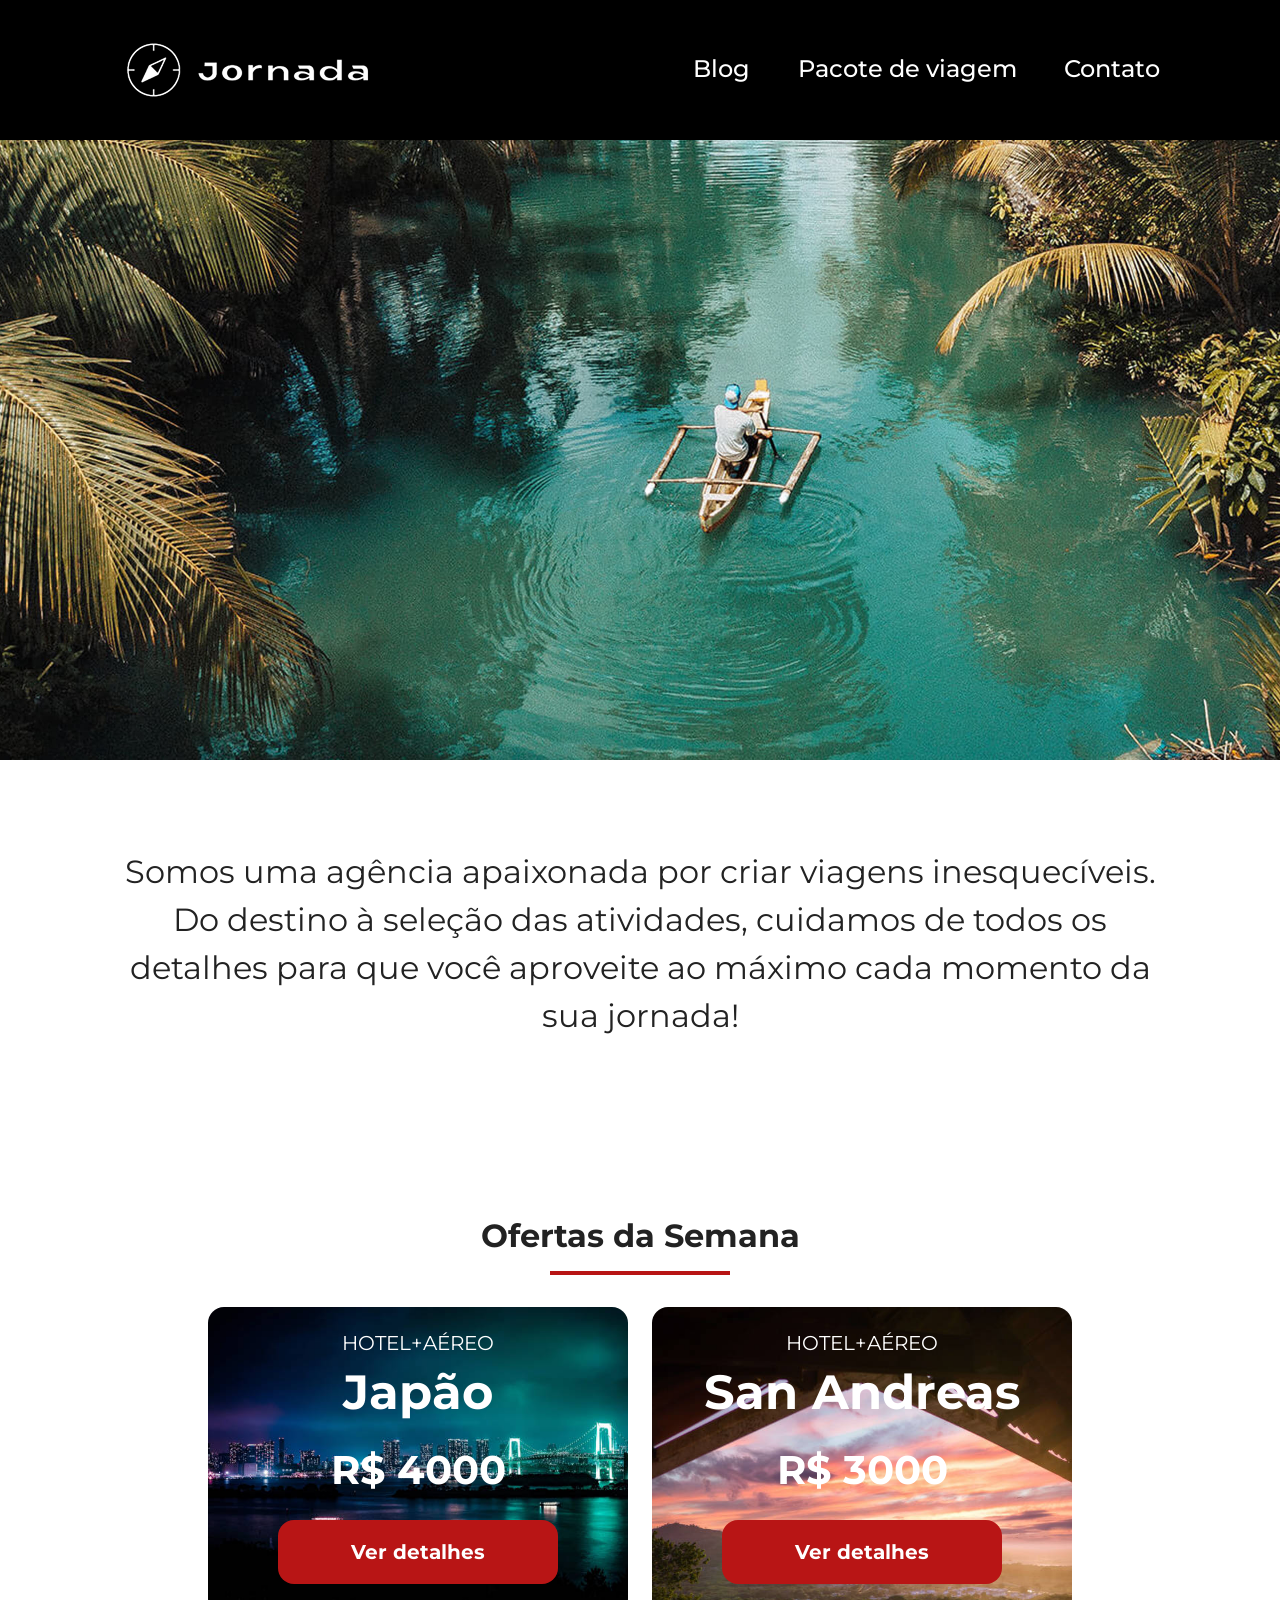
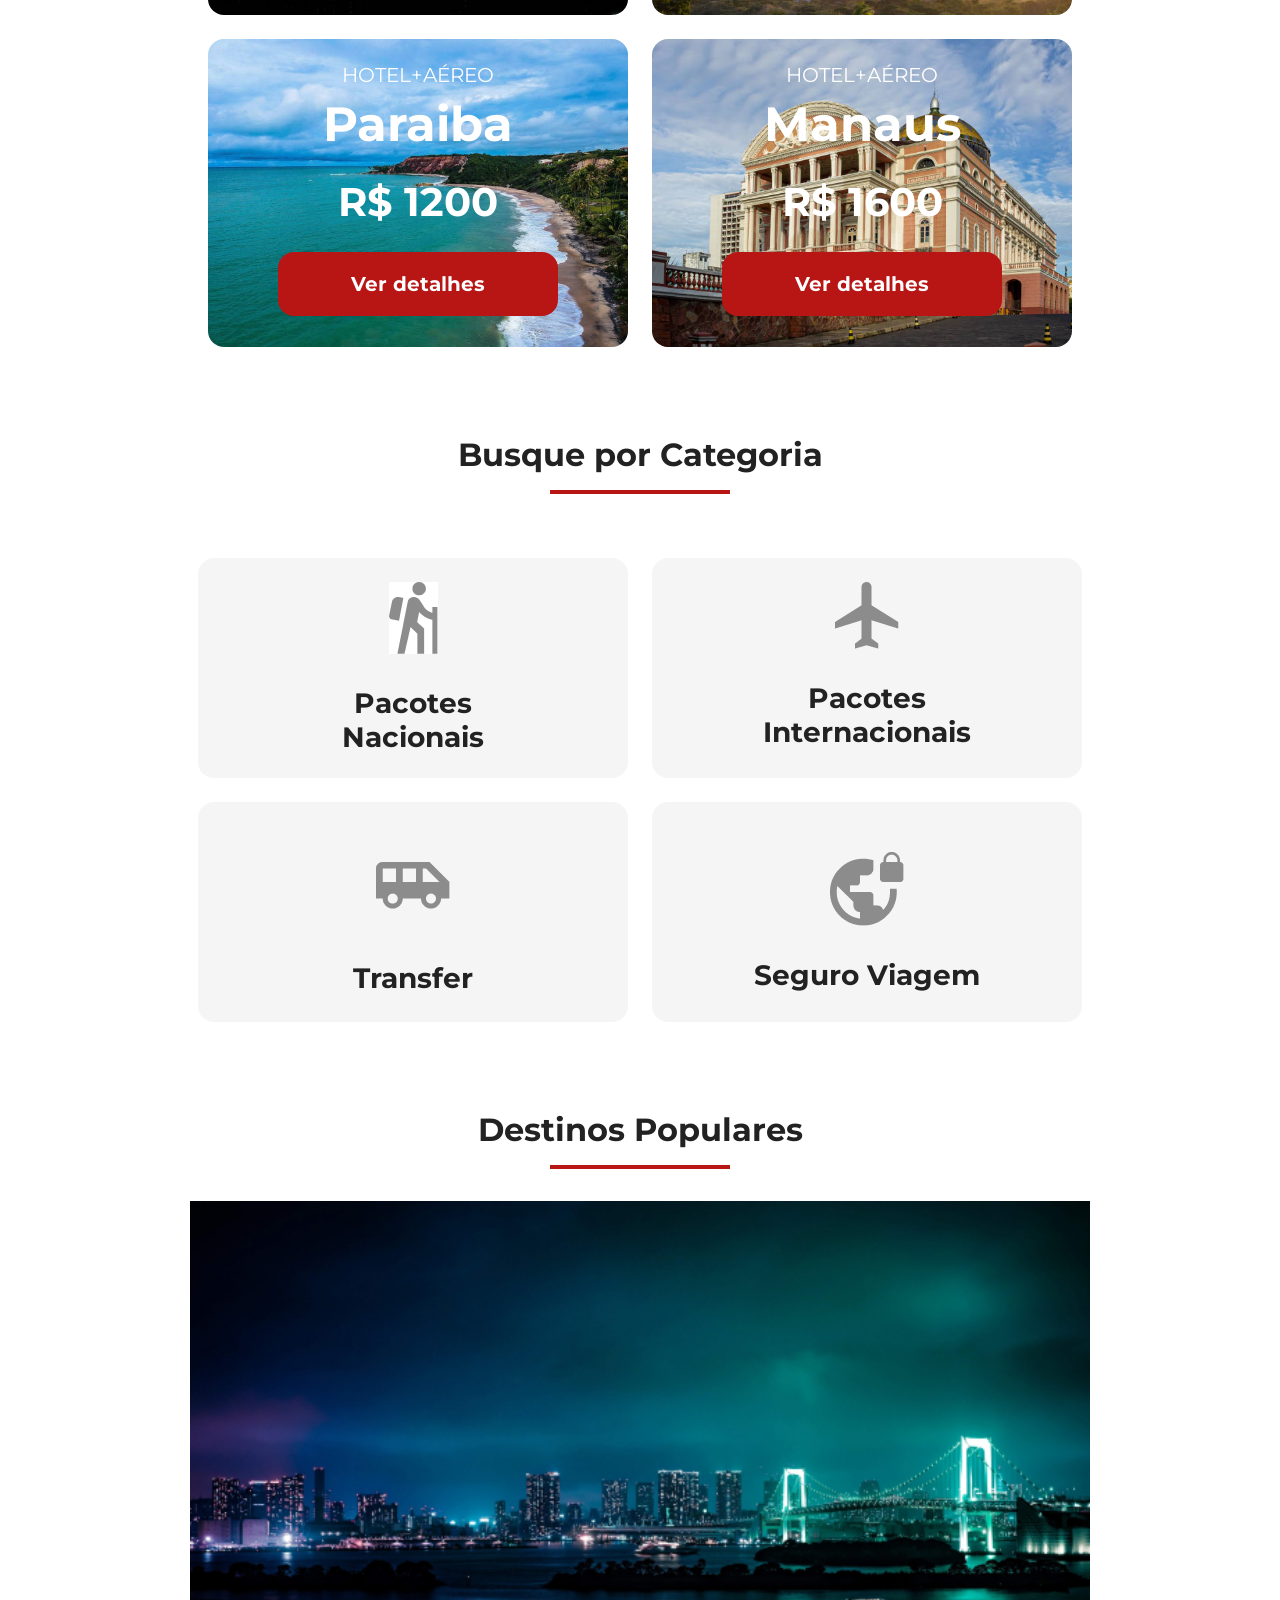
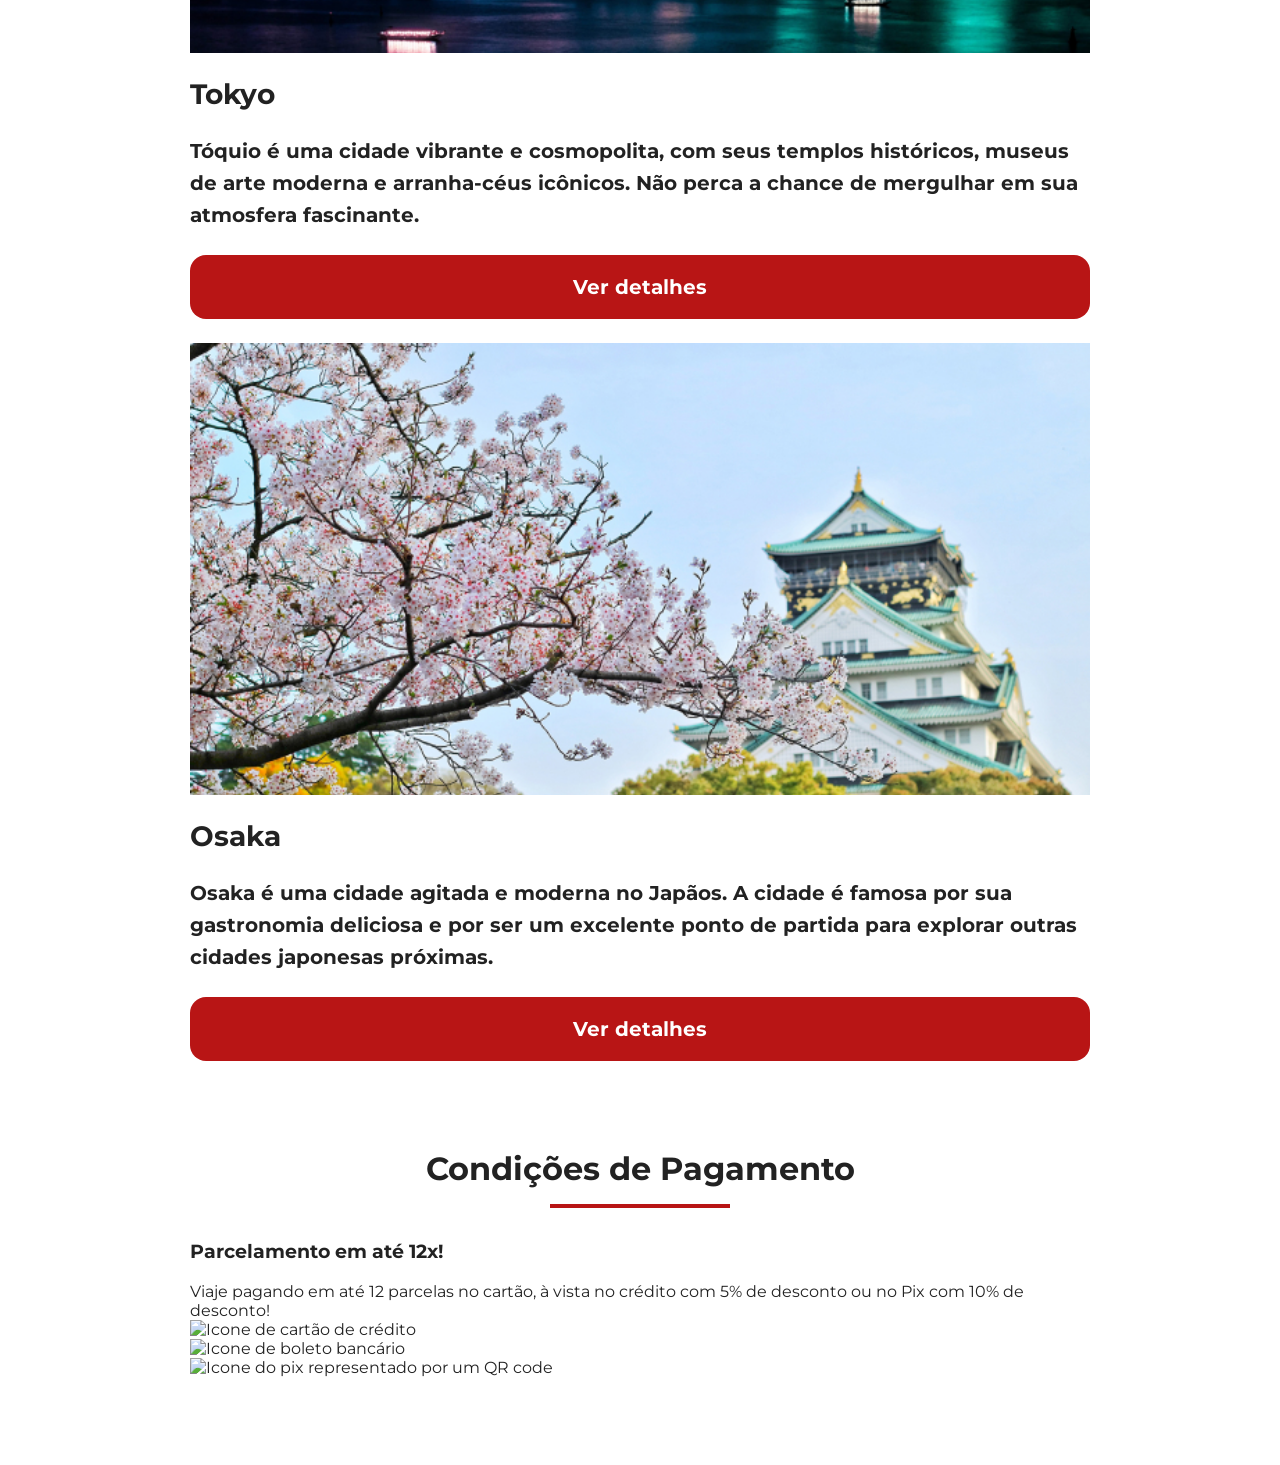
==== index.html @ 995b79b8 "Adiciona estrutura da sessao de pagamentos" ====
<!doctype html>
<html lang="pt-BR">
  <head>
    <meta charset="UTF-8" />
    <meta name="viewport" content="width=device-width, initial-scale=1.0" />
    <link rel="stylesheet" href="css/style.css" />
    <title>Jornada Viagens</title>
  </head>
  <body>
    <header class="main-header">
      <a class="logo" href="index.html" title="Voltar para a pagina inicial">
        <img
          class="img-mobile"
          src="img/bussola-jornada-branca.png"
          alt="Bussola do logo Jornada Viagens na cor branca"
        />
        <img
          class="img-desktop"
          src="img/bussola-texto-jornada-branco.png"
          alt="logo Jornada Viagens na cor branca"
        />
      </a>
      <div class="navegation-menu">
        <label for="menu">
          <img src="img/menu.png" alt="Menu" />
        </label>
        <input type="checkbox" id="menu" hidden />
        <nav>
          <ul class="list-links">
            <li>
              <a href="blog.html" target="_blank" title="Acessar Blog">Blog</a>
            </li>
            <li>
              <a
                href="pacotes.html"
                target="_blank"
                title="Acessar Pacotes de Viagens"
                >Pacote de viagem</a
              >
            </li>
            <li>
              <a href="contato.html" target="_blank" title="Acessar Contato"
                >Contato</a
              >
            </li>
          </ul>
        </nav>
      </div>
    </header>
    <section class="hero">
      <div class="hero-img"></div>
      <h2>
        Somos uma agência apaixonada por criar viagens inesquecíveis. Do destino
        à seleção das atividades, cuidamos de todos os detalhes para que você
        aproveite ao máximo cada momento da sua jornada!
      </h2>
    </section>
    <section class="offers">
      <div class="section-title">
        <h2>Ofertas da Semana</h2>
        <hr />
      </div>
      <div class="offers-cards">
        <article class="card japao">
          <header>
            <p>HOTEL+AÉREO</p>
            <h3>
              Japão <br />
              <span>R$ 4000</span>
            </h3>
          </header>
          <footer>
            <a href="#" class="button">Ver detalhes</a>
          </footer>
        </article>
        <article class="card san-andreas">
          <header>
            <p>HOTEL+AÉREO</p>
            <h3>
              San Andreas <br />
              <span>R$ 3000</span>
            </h3>
          </header>
          <footer>
            <a href="#" class="button">Ver detalhes</a>
          </footer>
        </article>
        <article class="card paraiba">
          <header>
            <p>HOTEL+AÉREO</p>
            <h3>
              Paraiba <br />
              <span>R$ 1200</span>
            </h3>
          </header>
          <footer>
            <a href="#" class="button">Ver detalhes</a>
          </footer>
        </article>
        <article class="card manaus">
          <header>
            <p>HOTEL+AÉREO</p>
            <h3>
              Manaus <br />
              <span>R$ 1600</span>
            </h3>
          </header>
          <footer>
            <a href="#" class="button">Ver detalhes</a>
          </footer>
        </article>
      </div>
    </section>
    <section class="categories">
      <div class="section-title">
        <h2>Busque por Categoria</h2>
        <hr />
      </div>
      <div class="categories-cards">
        <a
          class="card"
          href="#"
          target="_blank"
          title="Busque pela categoria Pacotes Nacionais"
        >
          <img
            src="img/icone-caminhada.jpg"
            alt="Icone cinza representando uma pessoa fazendo tracking"
          />
          <h3>
            Pacotes <br />
            Nacionais
          </h3>
        </a>

        <a
          class="card"
          href="#"
          target="_blank"
          title="Busque pela categoria Pacotes Internacionais"
        >
          <img src="img/icone-aviao.png" alt="Icone de avião" />
          <h3>
            Pacotes <br />
            Internacionais
          </h3>
        </a>

        <a
          class="card single-line transfer"
          href="#"
          target="_blank"
          title="Busque pela categoria Transporte"
        >
          <img src="img/icone-transfer-onibus.png" alt="Icone de onibus" />
          <h3>Transfer</h3>
        </a>

        <a
          class="card single-line"
          href="#"
          target="_blank"
          title="Busque pela categoria Seguro Viagem"
        >
          <img
            src="img/icone-planeta-terra.png"
            alt="Icone do planeta terra com cadeado fechado"
          />
          <h3>Seguro Viagem</h3>
        </a>
      </div>
    </section>
    <section class="destinations">
      <div class="section-title">
        <h2>Destinos Populares</h2>
        <hr />
      </div>
      <div class="destination-items">
        <article class="item tokyo">
          <header>
            <div class="img-item"></div>
            <h4>Tokyo</h4>
          </header>
          <p>
            Tóquio é uma cidade vibrante e cosmopolita, com seus templos
            históricos, museus de arte moderna e arranha-céus icônicos. Não
            perca a chance de mergulhar em sua atmosfera fascinante.
          </p>
          <footer>
            <a
              href="#"
              class="button"
              target="_blank"
              title="Veja mais detalhes do destino Tokyo"
              >Ver detalhes</a
            >
          </footer>
        </article>
        <article class="item osaka">
          <header>
            <div class="img-item"></div>
            <h4>Osaka</h4>
          </header>
          <p>
            Osaka é uma cidade agitada e moderna no Japãos. A cidade é famosa
            por sua gastronomia deliciosa e por ser um excelente ponto de
            partida para explorar outras cidades japonesas próximas.
          </p>
          <footer>
            <a
              href="#"
              class="button"
              target="_blank"
              title="Veja mais detalhes do destino Osaka"
              >Ver detalhes</a
            >
          </footer>
        </article>
      </div>
    </section>
    <section class="payments">
      <div class="section-title">
        <h2>Condições de Pagamento</h2>
        <hr />
      </div>
      <div class="text-content">
        <h3>Parcelamento em até 12x!</h3>
        <p>
          Viaje pagando em até 12 parcelas no cartão, à vista no crédito com 5%
          de desconto ou no Pix com 10% de desconto!
        </p>
      </div>
      <div class="image-content">
        <div class="image bag">
          <img
            src="img/icone-pagamento-cartao.png"
            alt="Icone de cartão de crédito"
          />
        </div>
        <div class="image passport">
          <img
            src="img/icone-pagamento-boleto.png"
            alt="Icone de boleto bancário"
          />
        </div>
        <div class="image people">
          <img
            src="img/icone-pagamento-pix.png"
            alt="Icone do pix representado por um QR code"
          />
        </div>
      </div>
    </section>
  </body>
</html>
---- css/style.css ----
@import url(global.css);
@import url(header.css);
@import url(hero.css);
@import url(offers.css);
@import url(categories.css);
@import url(destinations.css);
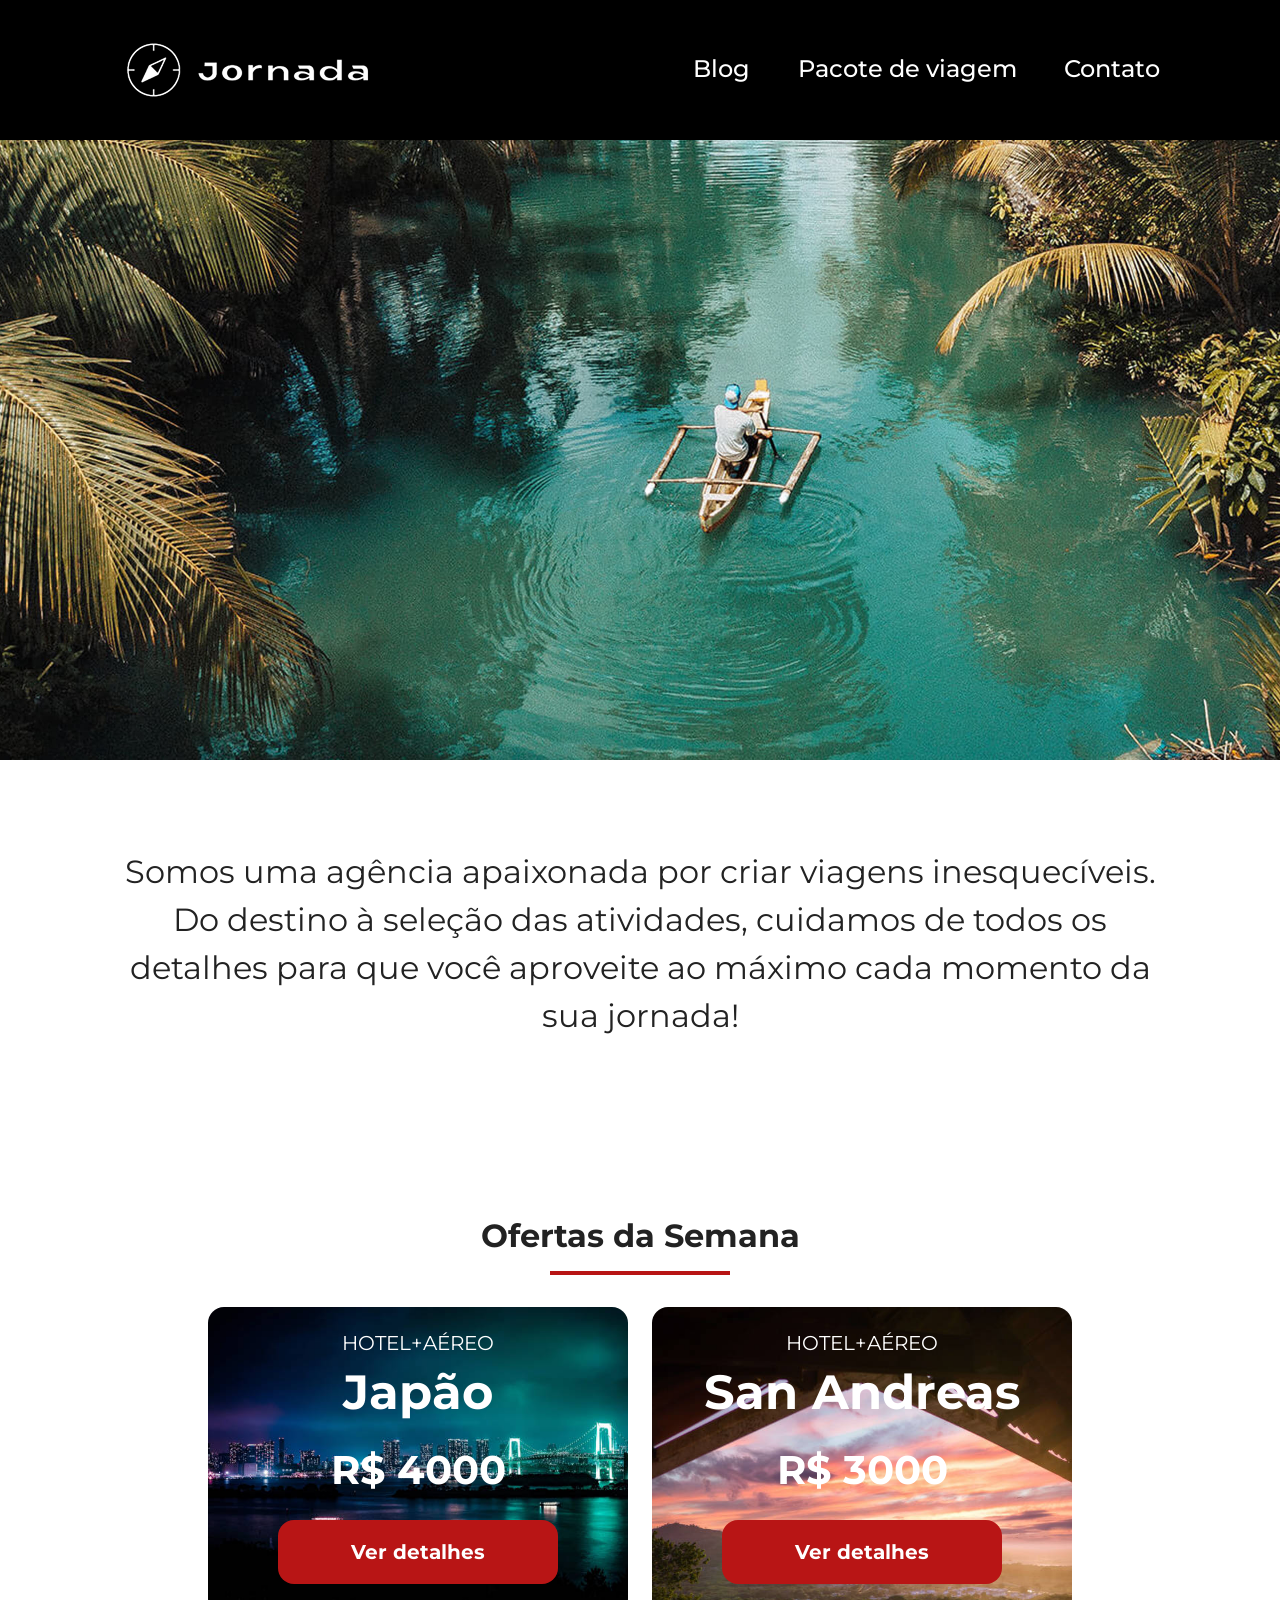
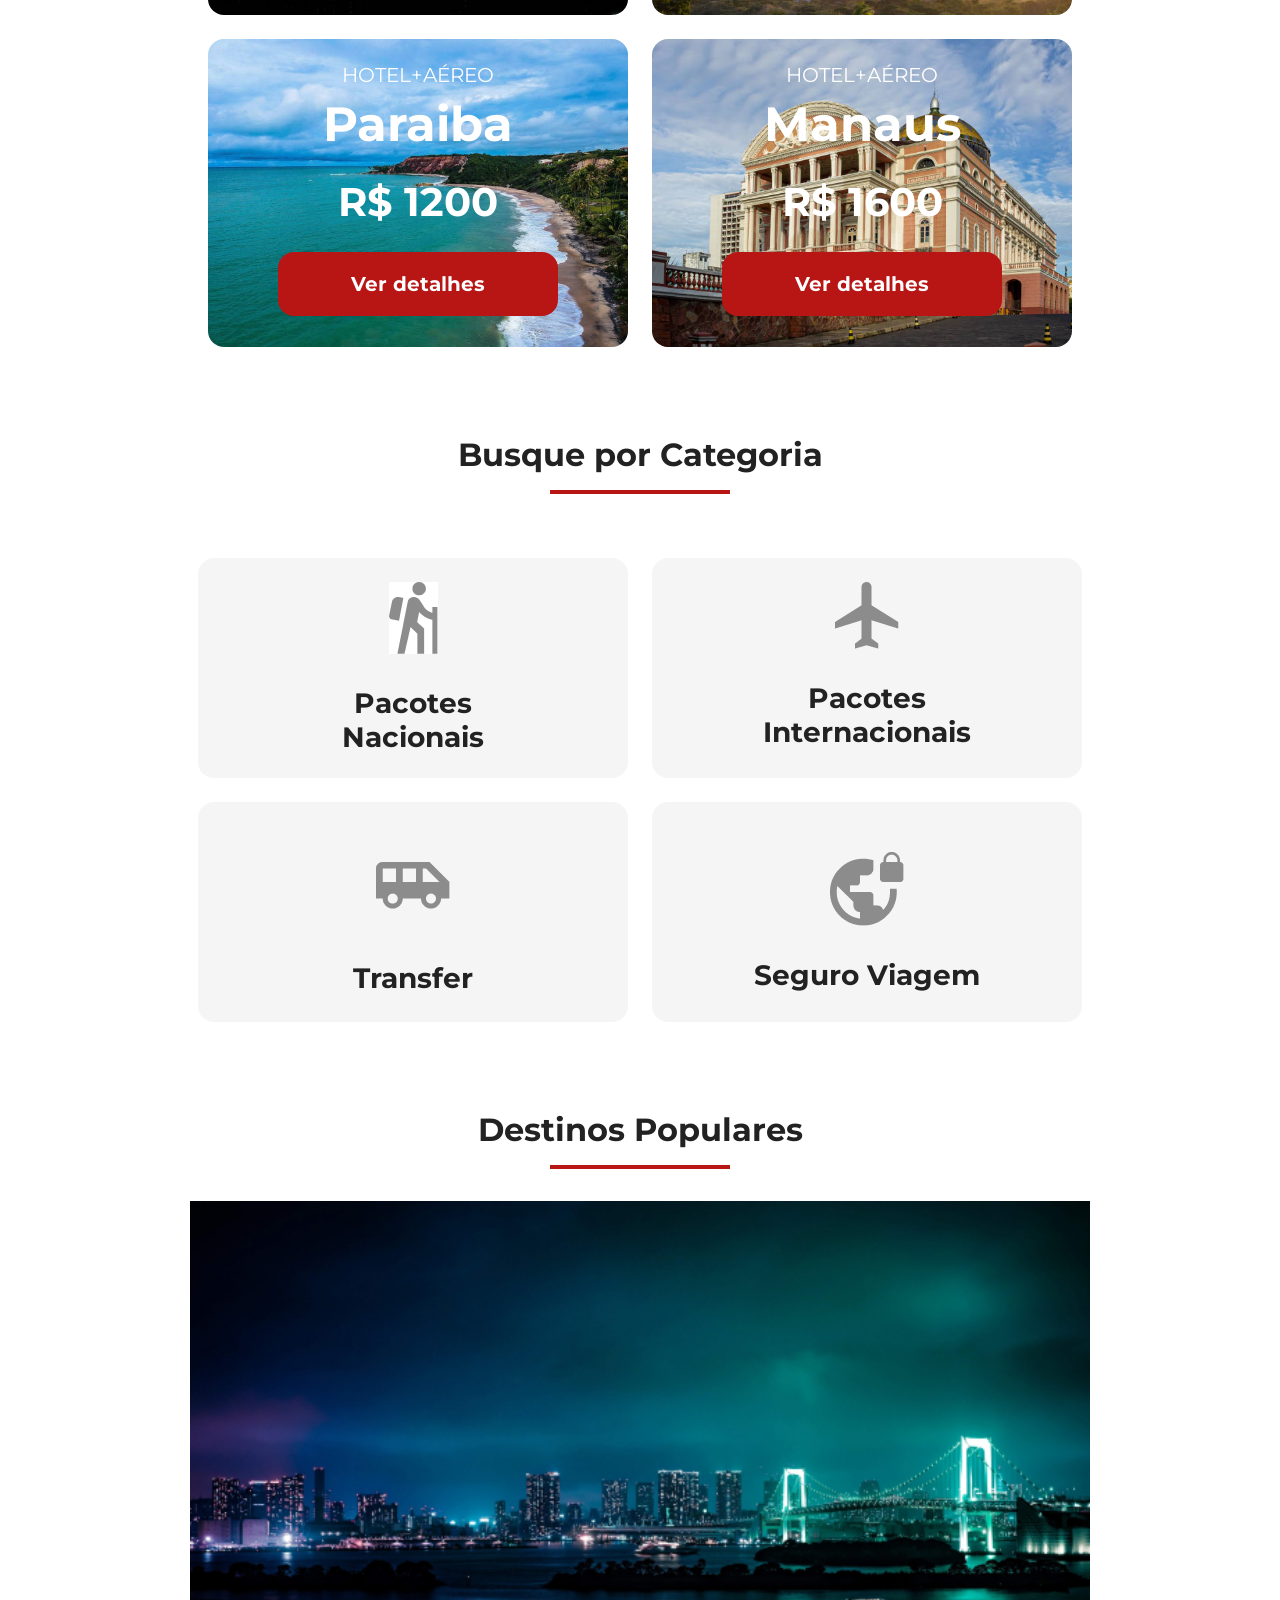
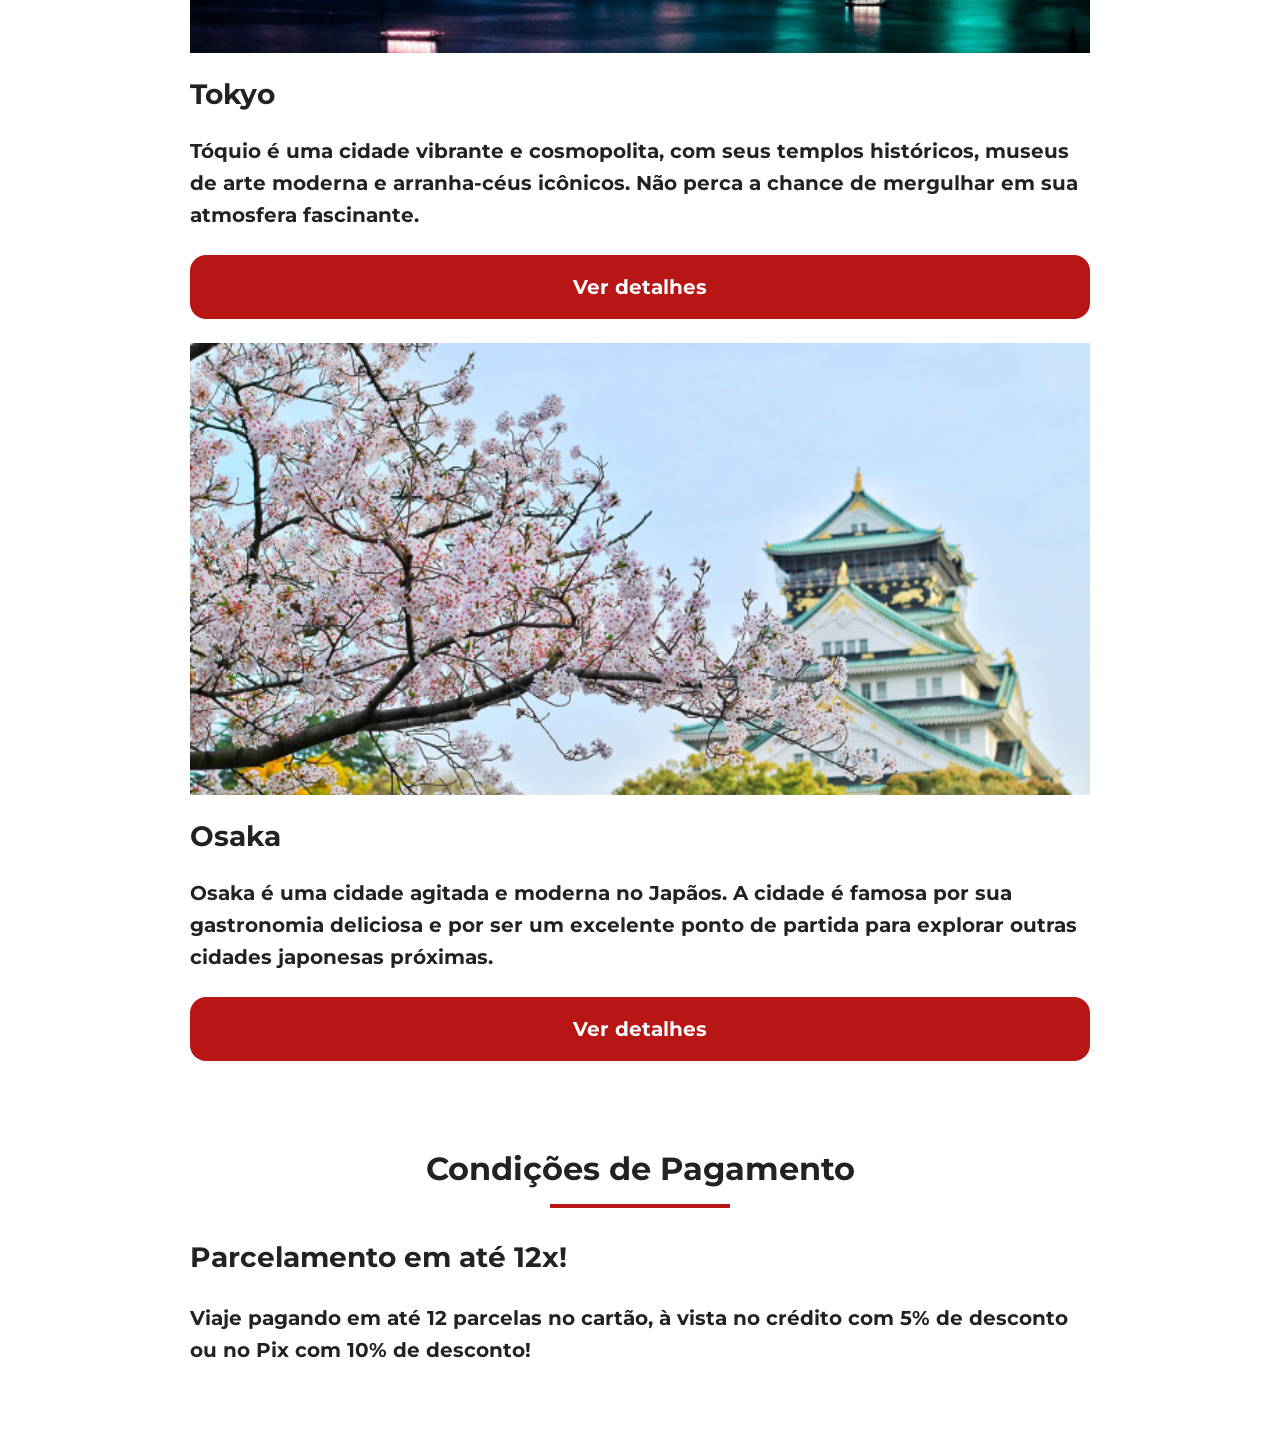
==== commit 14e0f569: "Reutiliza estilos de texto" ====
--- a/index.html
+++ b/index.html
@@ -224,31 +224,16 @@
         <hr />
       </div>
       <div class="text-content">
-        <h3>Parcelamento em até 12x!</h3>
-        <p>
+        <h3 class="content-title">Parcelamento em até 12x!</h3>
+        <p class="content-text">
           Viaje pagando em até 12 parcelas no cartão, à vista no crédito com 5%
           de desconto ou no Pix com 10% de desconto!
         </p>
       </div>
       <div class="image-content">
-        <div class="image bag">
-          <img
-            src="img/icone-pagamento-cartao.png"
-            alt="Icone de cartão de crédito"
-          />
-        </div>
-        <div class="image passport">
-          <img
-            src="img/icone-pagamento-boleto.png"
-            alt="Icone de boleto bancário"
-          />
-        </div>
-        <div class="image people">
-          <img
-            src="img/icone-pagamento-pix.png"
-            alt="Icone do pix representado por um QR code"
-          />
-        </div>
+        <div class="image bag"></div>
+        <div class="image passport"></div>
+        <div class="image people"></div>
       </div>
     </section>
   </body>
--- a/css/style.css
+++ b/css/style.css
@@ -3,4 +3,5 @@
 @import url(hero.css);
 @import url(offers.css);
 @import url(categories.css);
-@import url(destinations.css);+@import url(destinations.css);
+@import url(payments.css);
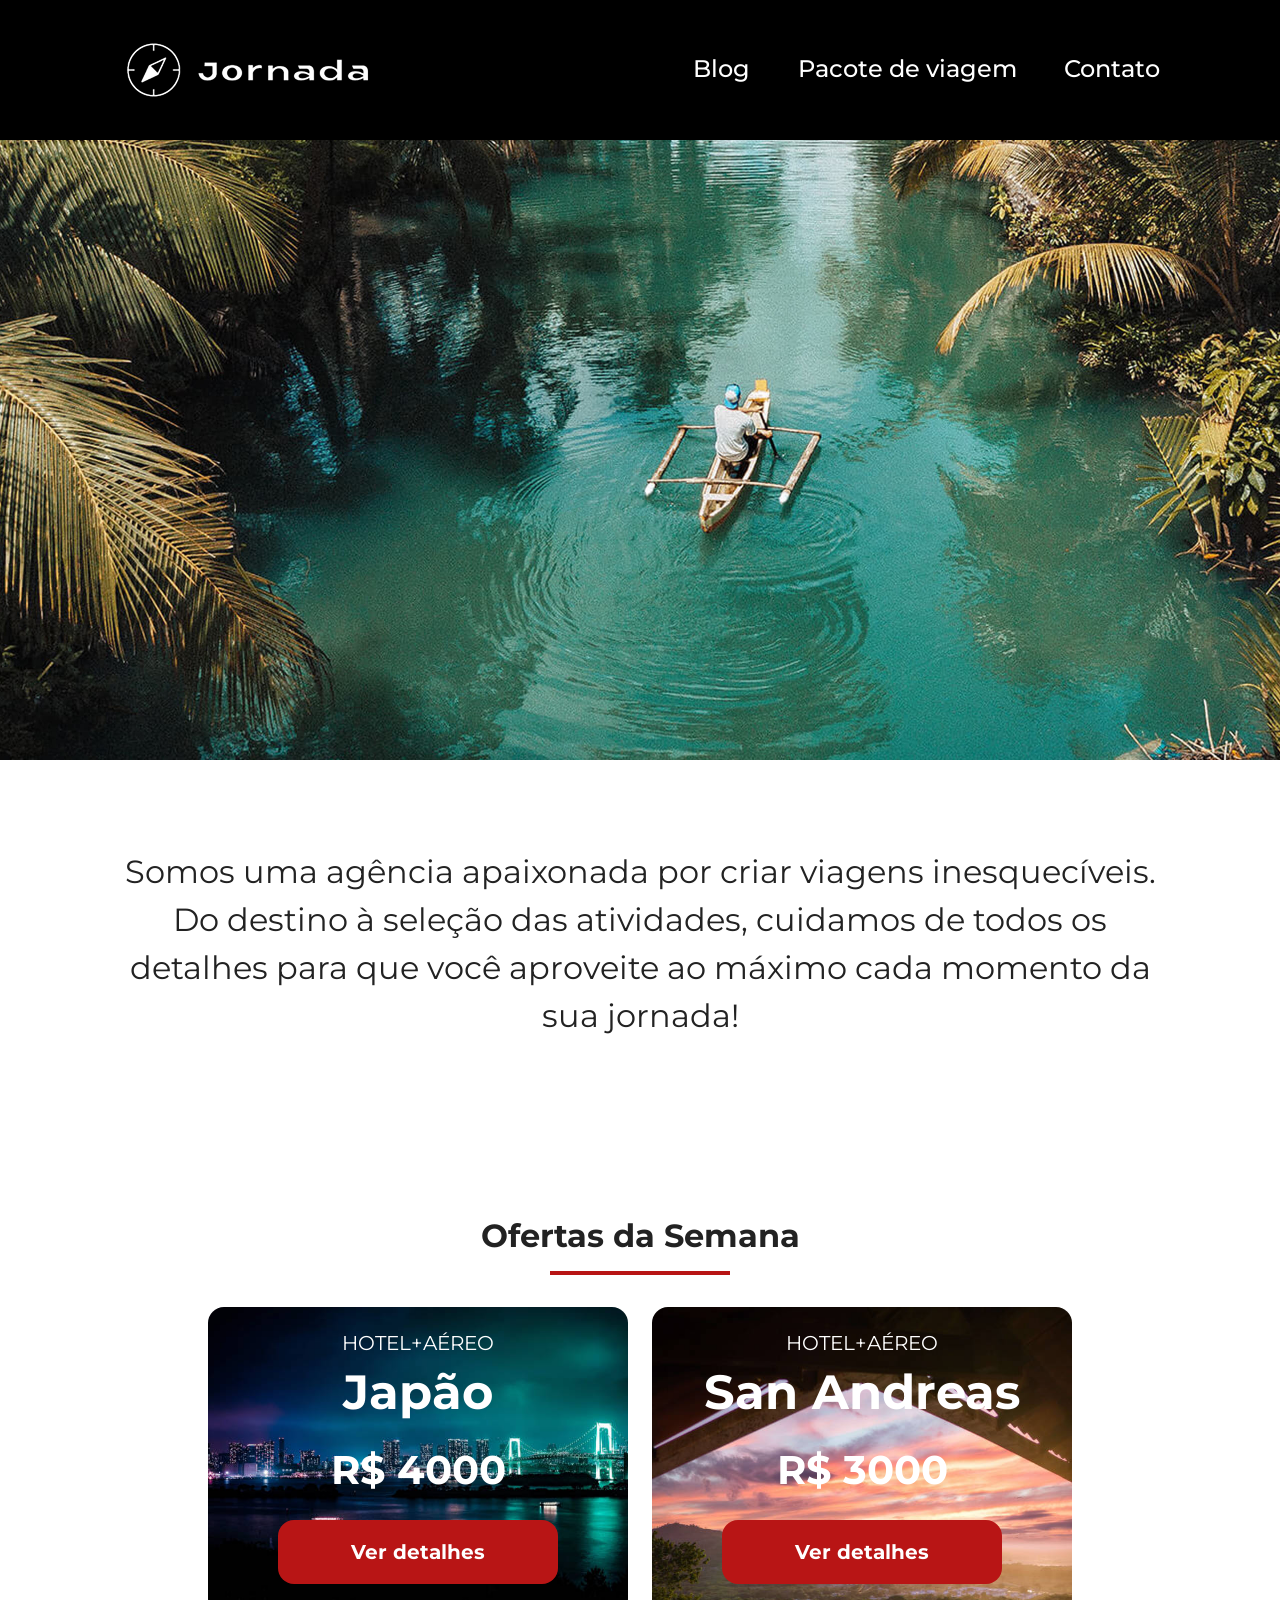
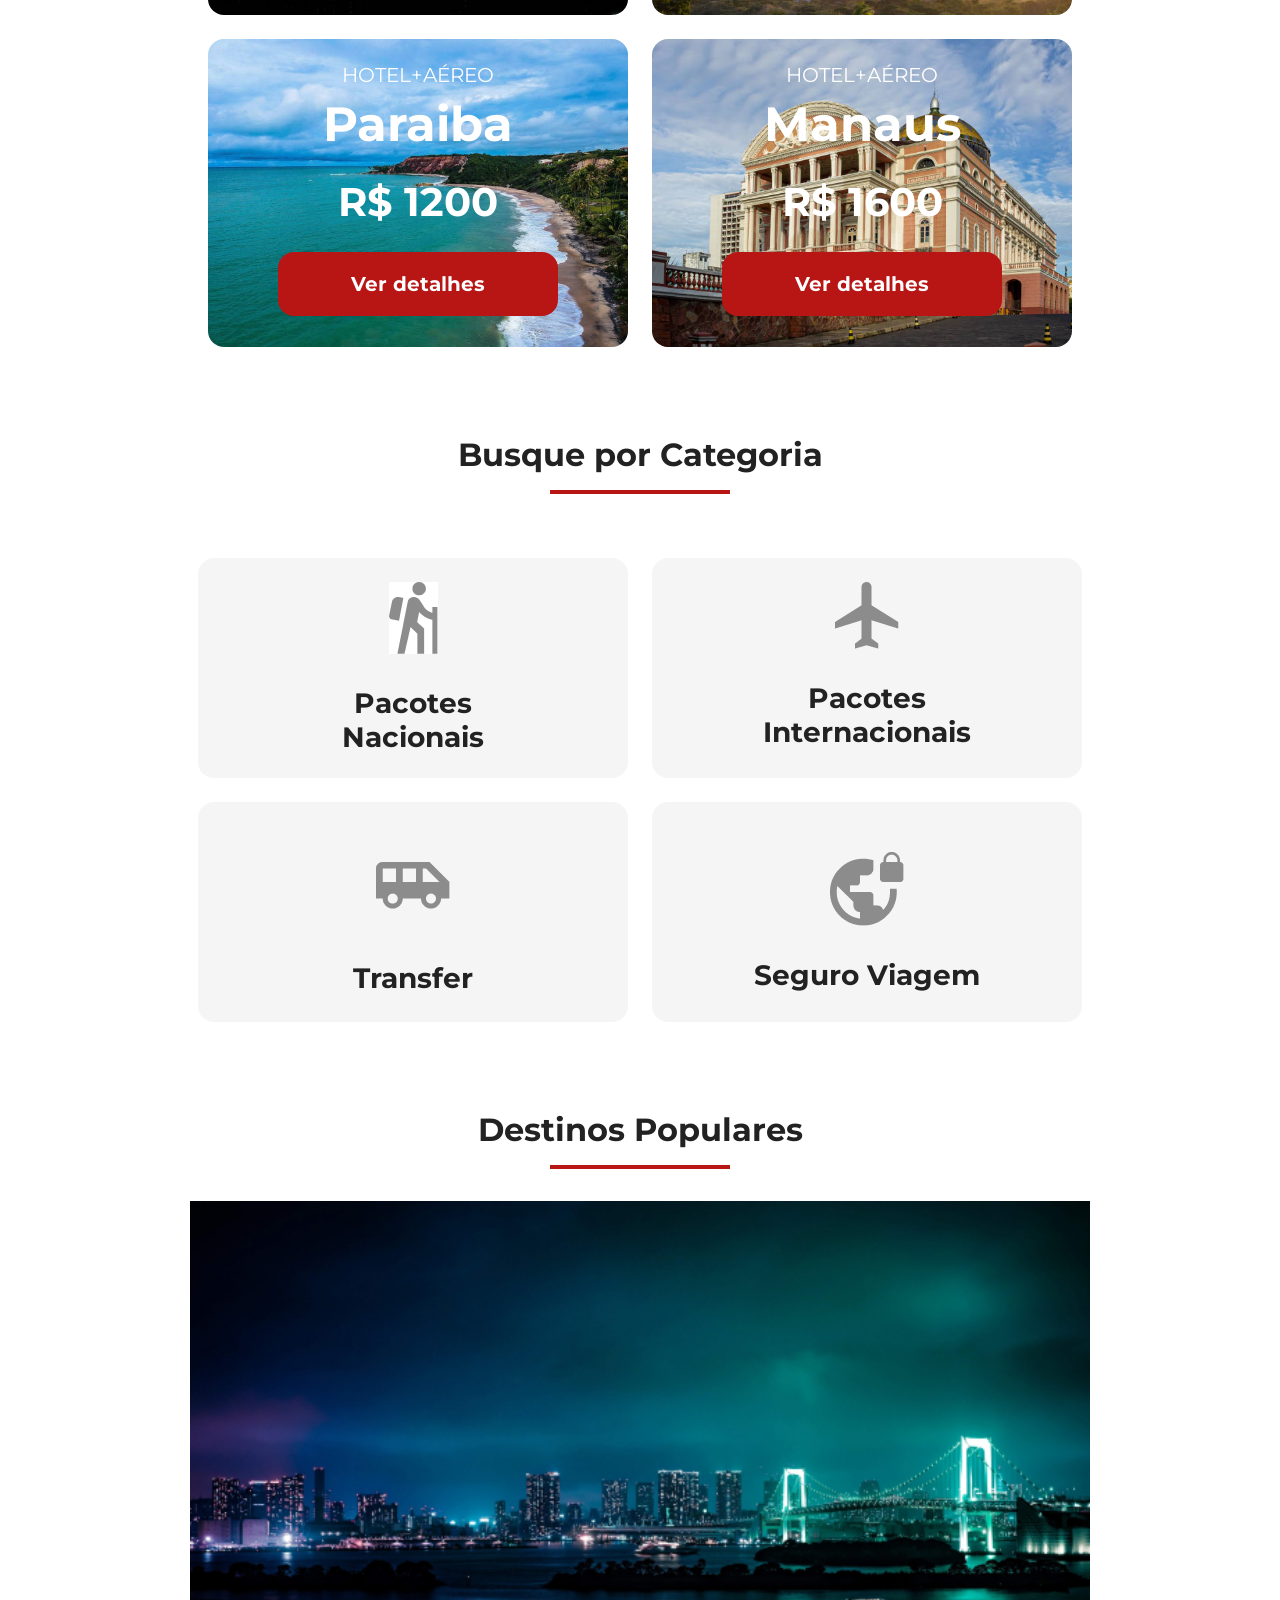
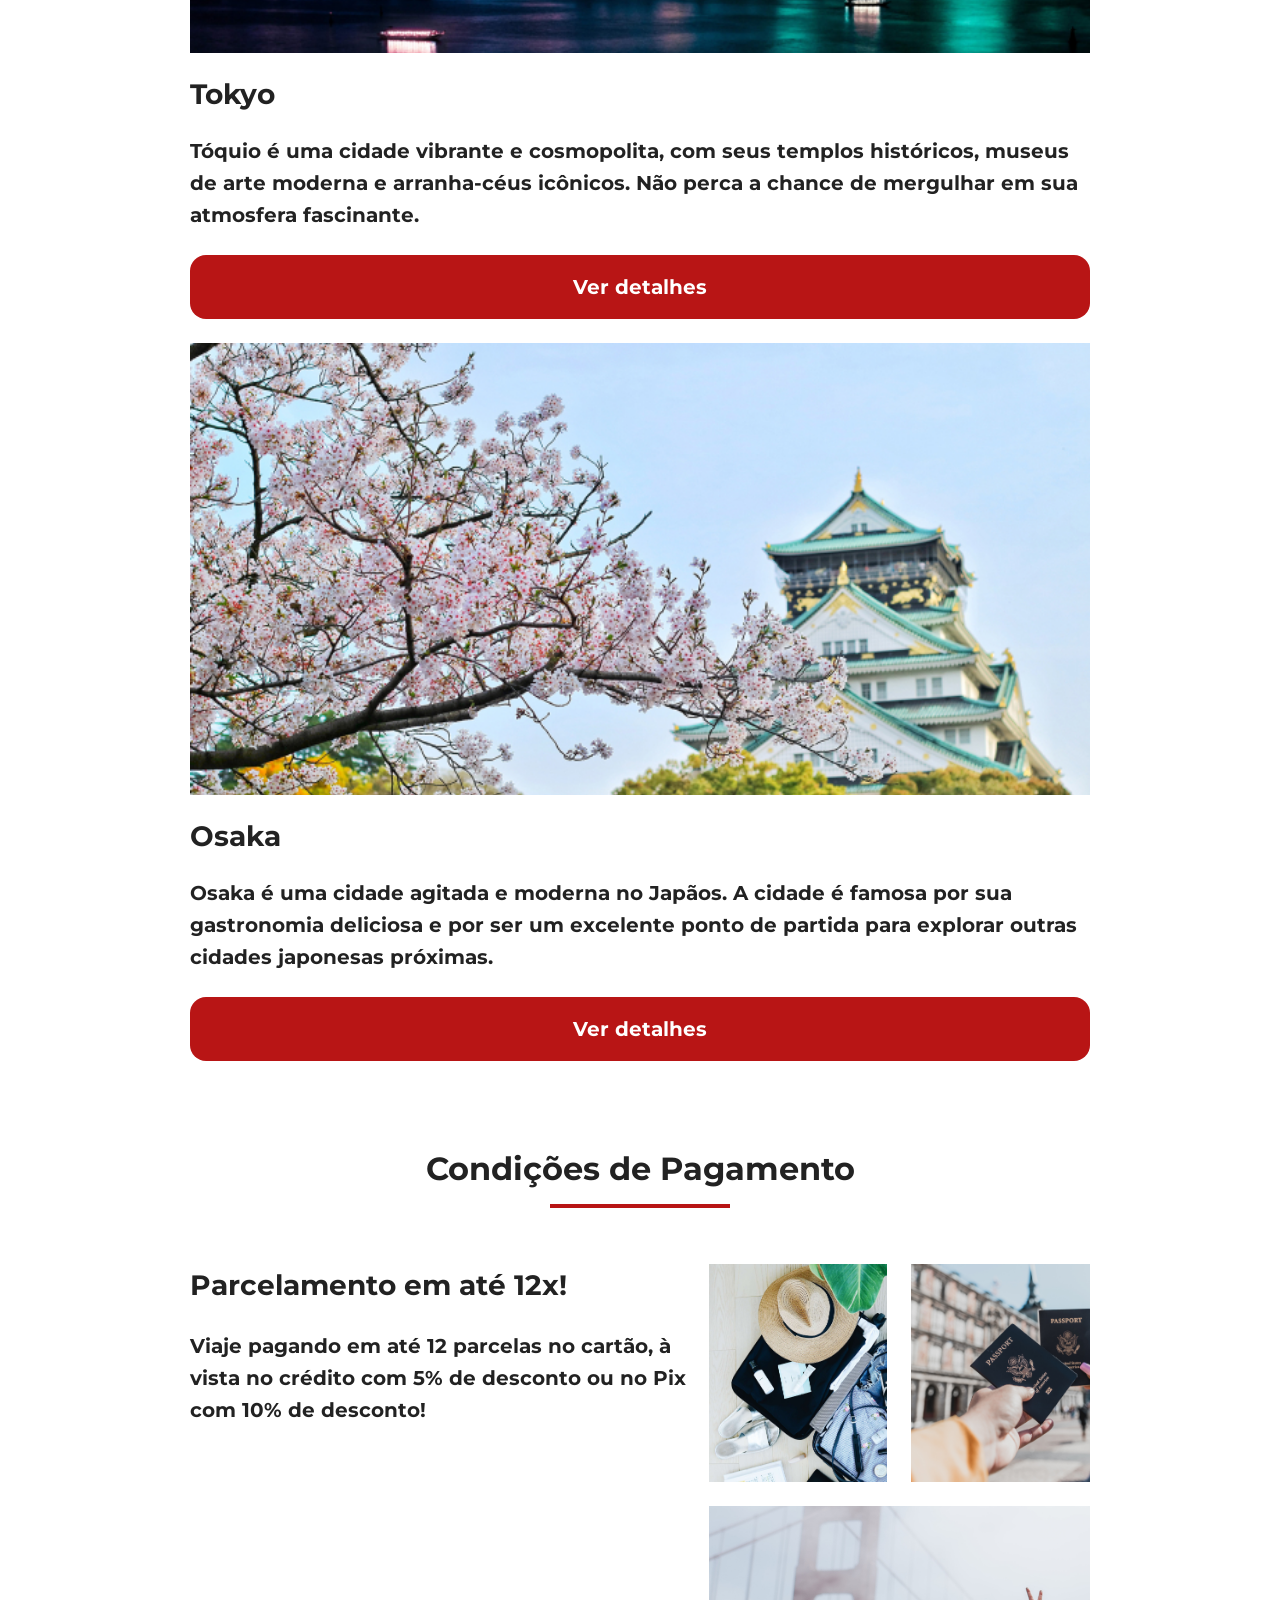
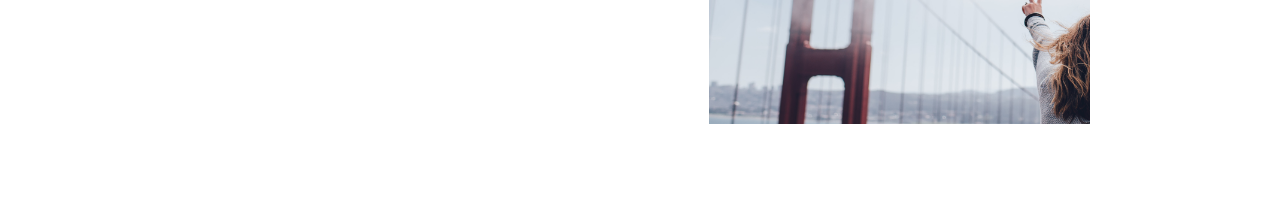
==== commit fc20b10c: "Adiciona imagens e configurações para sessao de pagamentos" ====
--- a/index.html
+++ b/index.html
@@ -127,7 +127,7 @@
             src="img/icone-caminhada.jpg"
             alt="Icone cinza representando uma pessoa fazendo tracking"
           />
-          <h3>
+          <h3 class="content-title">
             Pacotes <br />
             Nacionais
           </h3>
@@ -140,7 +140,7 @@
           title="Busque pela categoria Pacotes Internacionais"
         >
           <img src="img/icone-aviao.png" alt="Icone de avião" />
-          <h3>
+          <h3 class="content-title">
             Pacotes <br />
             Internacionais
           </h3>
@@ -153,7 +153,7 @@
           title="Busque pela categoria Transporte"
         >
           <img src="img/icone-transfer-onibus.png" alt="Icone de onibus" />
-          <h3>Transfer</h3>
+          <h3 class="content-title">Transfer</h3>
         </a>
 
         <a
@@ -166,7 +166,7 @@
             src="img/icone-planeta-terra.png"
             alt="Icone do planeta terra com cadeado fechado"
           />
-          <h3>Seguro Viagem</h3>
+          <h3 class="content-title">Seguro Viagem</h3>
         </a>
       </div>
     </section>
@@ -179,9 +179,9 @@
         <article class="item tokyo">
           <header>
             <div class="img-item"></div>
-            <h4>Tokyo</h4>
-          </header>
-          <p>
+            <h4 class="content-title">Tokyo</h4>
+          </header>
+          <p class="content-text">
             Tóquio é uma cidade vibrante e cosmopolita, com seus templos
             históricos, museus de arte moderna e arranha-céus icônicos. Não
             perca a chance de mergulhar em sua atmosfera fascinante.
@@ -199,9 +199,9 @@
         <article class="item osaka">
           <header>
             <div class="img-item"></div>
-            <h4>Osaka</h4>
-          </header>
-          <p>
+            <h4 class="content-title">Osaka</h4>
+          </header>
+          <p class="content-text">
             Osaka é uma cidade agitada e moderna no Japãos. A cidade é famosa
             por sua gastronomia deliciosa e por ser um excelente ponto de
             partida para explorar outras cidades japonesas próximas.
@@ -223,17 +223,19 @@
         <h2>Condições de Pagamento</h2>
         <hr />
       </div>
-      <div class="text-content">
-        <h3 class="content-title">Parcelamento em até 12x!</h3>
-        <p class="content-text">
-          Viaje pagando em até 12 parcelas no cartão, à vista no crédito com 5%
-          de desconto ou no Pix com 10% de desconto!
-        </p>
-      </div>
-      <div class="image-content">
-        <div class="image bag"></div>
-        <div class="image passport"></div>
-        <div class="image people"></div>
+      <div class="content-container">
+        <div class="text-content">
+          <h3 class="content-title">Parcelamento em até 12x!</h3>
+          <p class="content-text">
+            Viaje pagando em até 12 parcelas no cartão, à vista no crédito com
+            5% de desconto ou no Pix com 10% de desconto!
+          </p>
+        </div>
+        <div class="image-gallery">
+          <div class="image first"></div>
+          <div class="image second"></div>
+          <div class="image thirdy colspan-2"></div>
+        </div>
       </div>
     </section>
   </body>
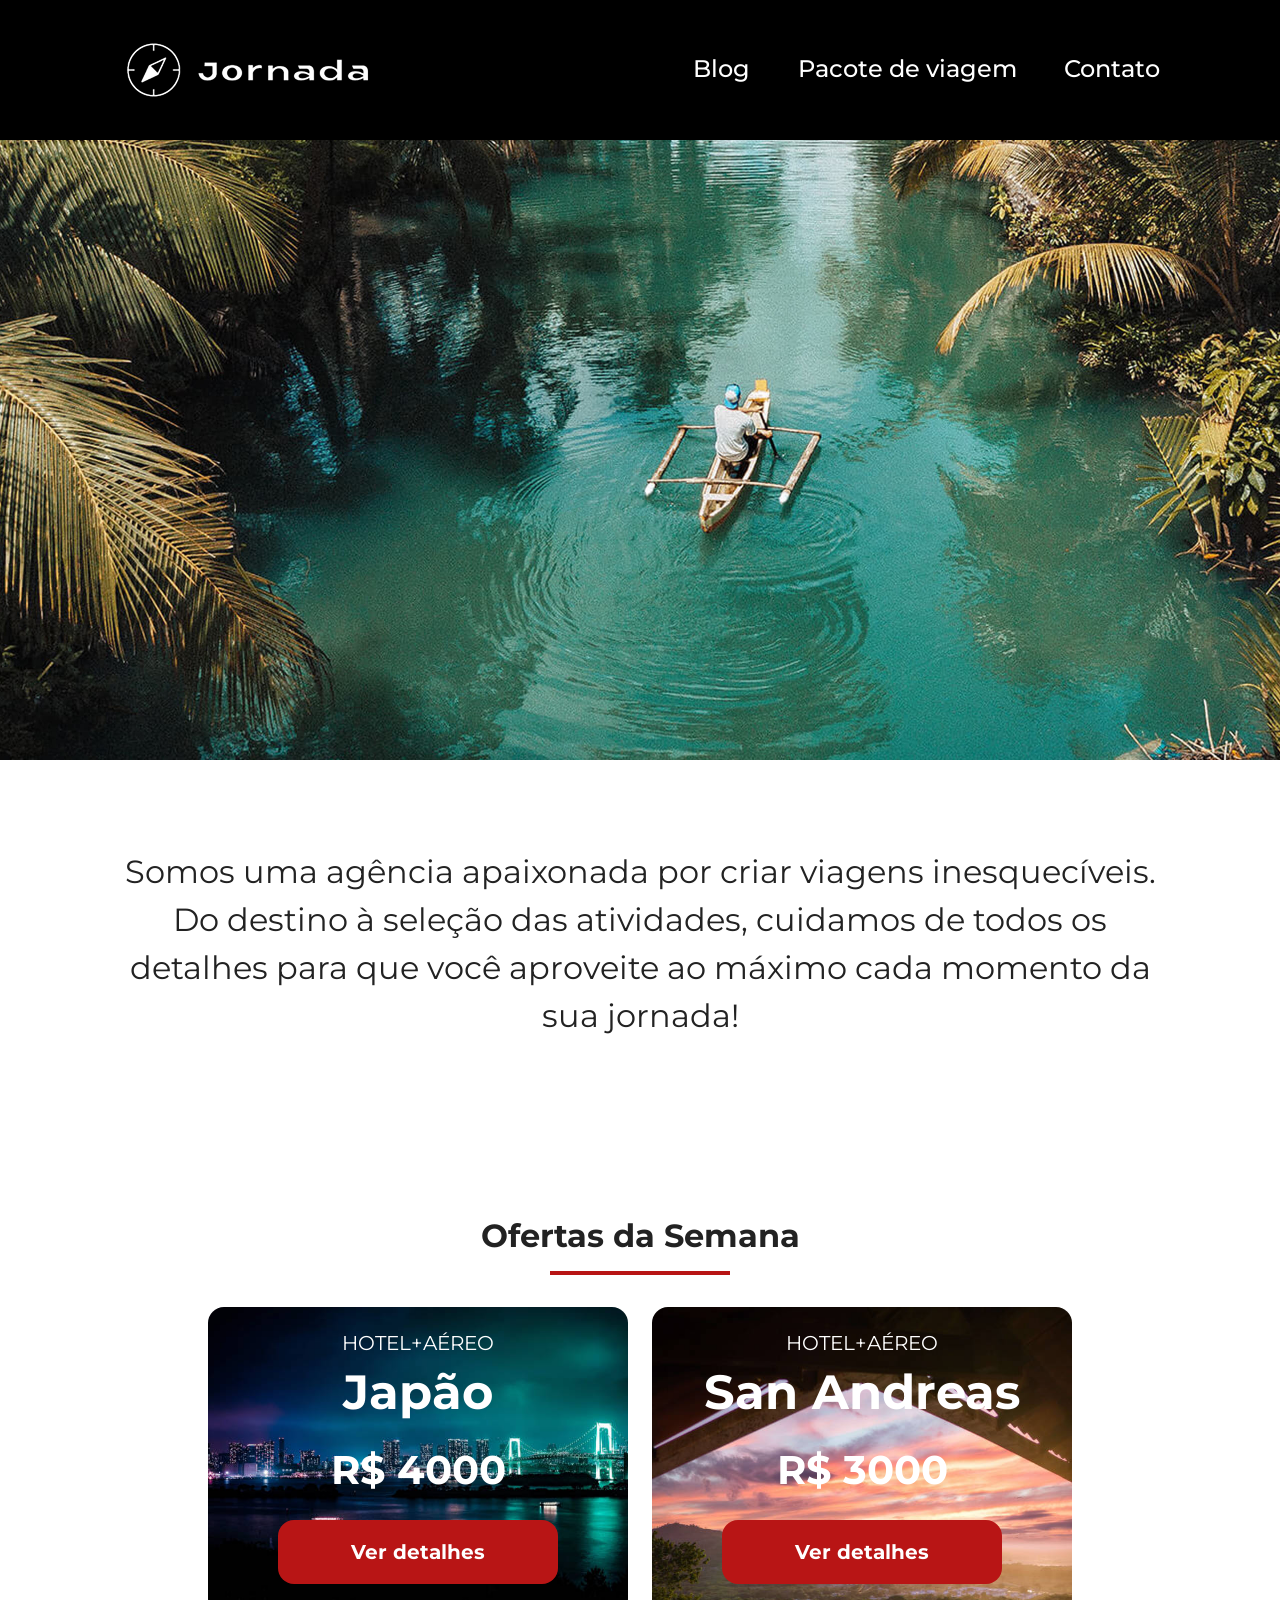
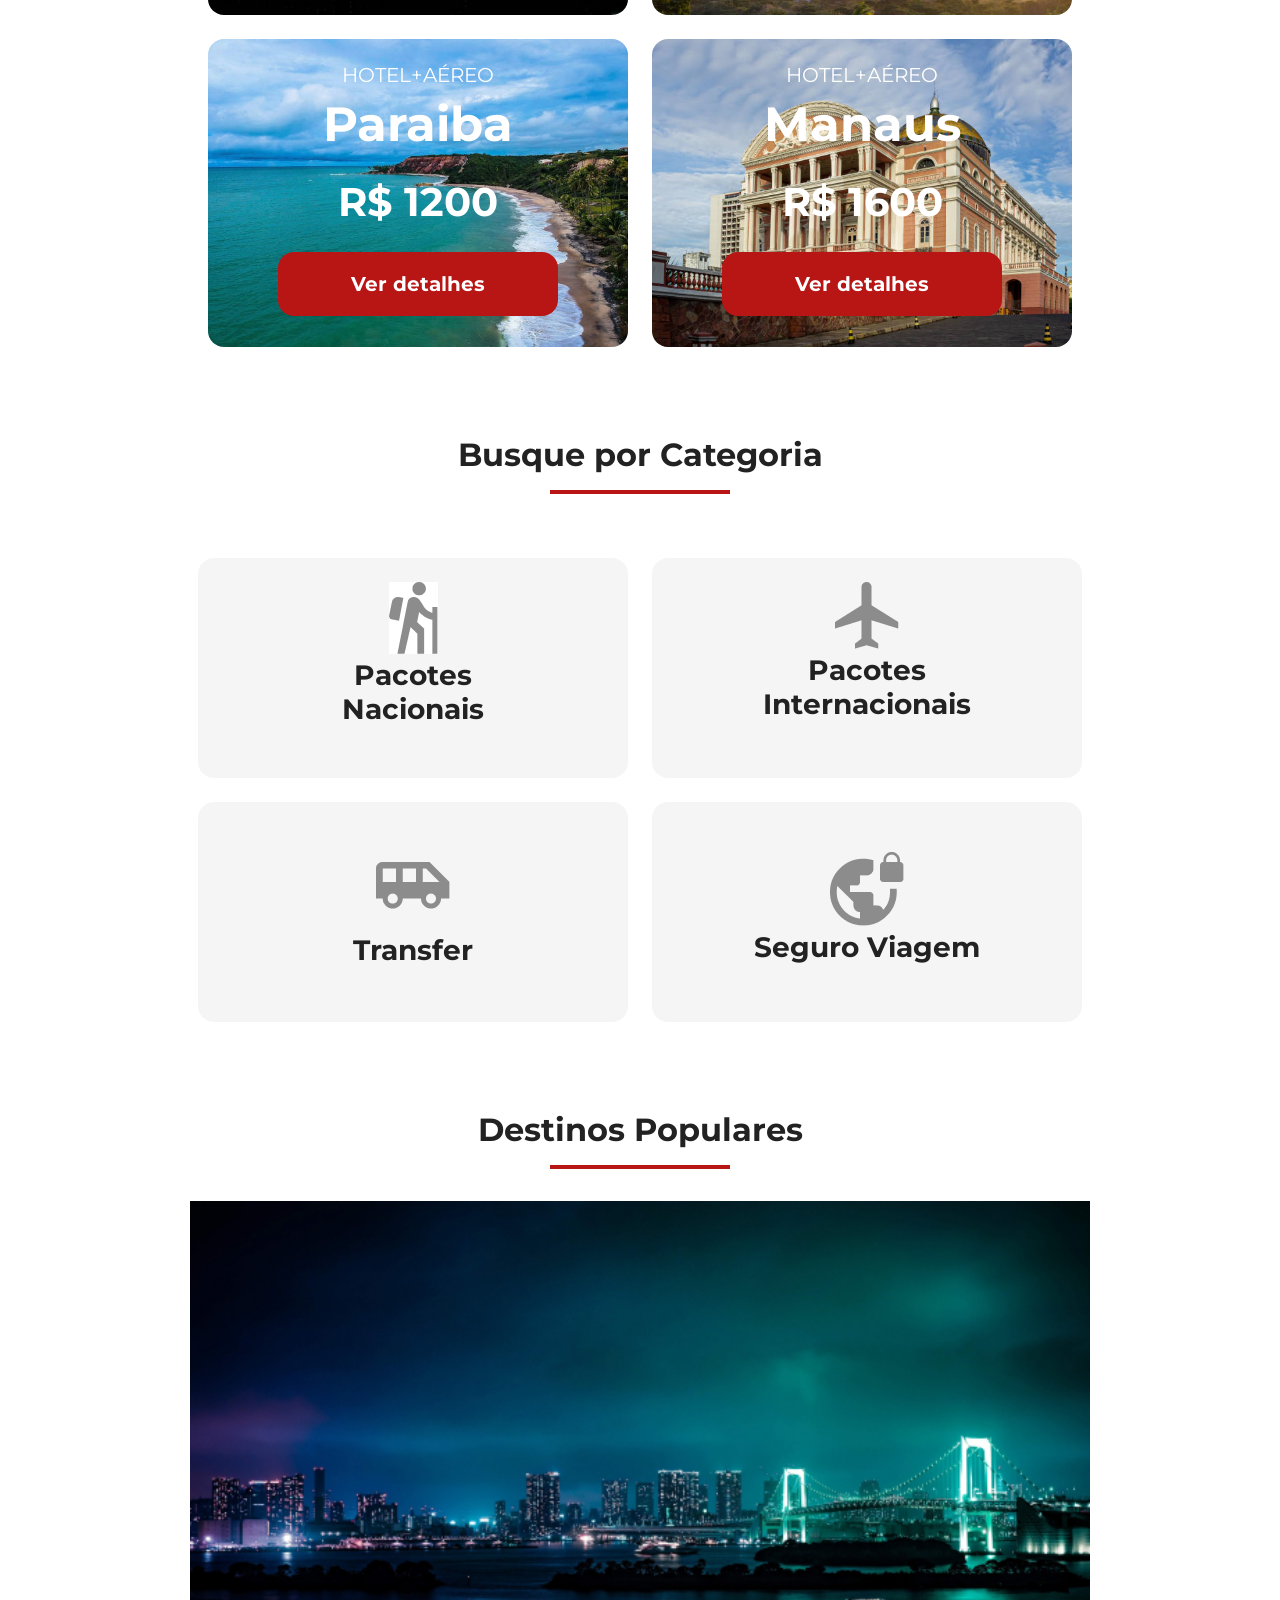
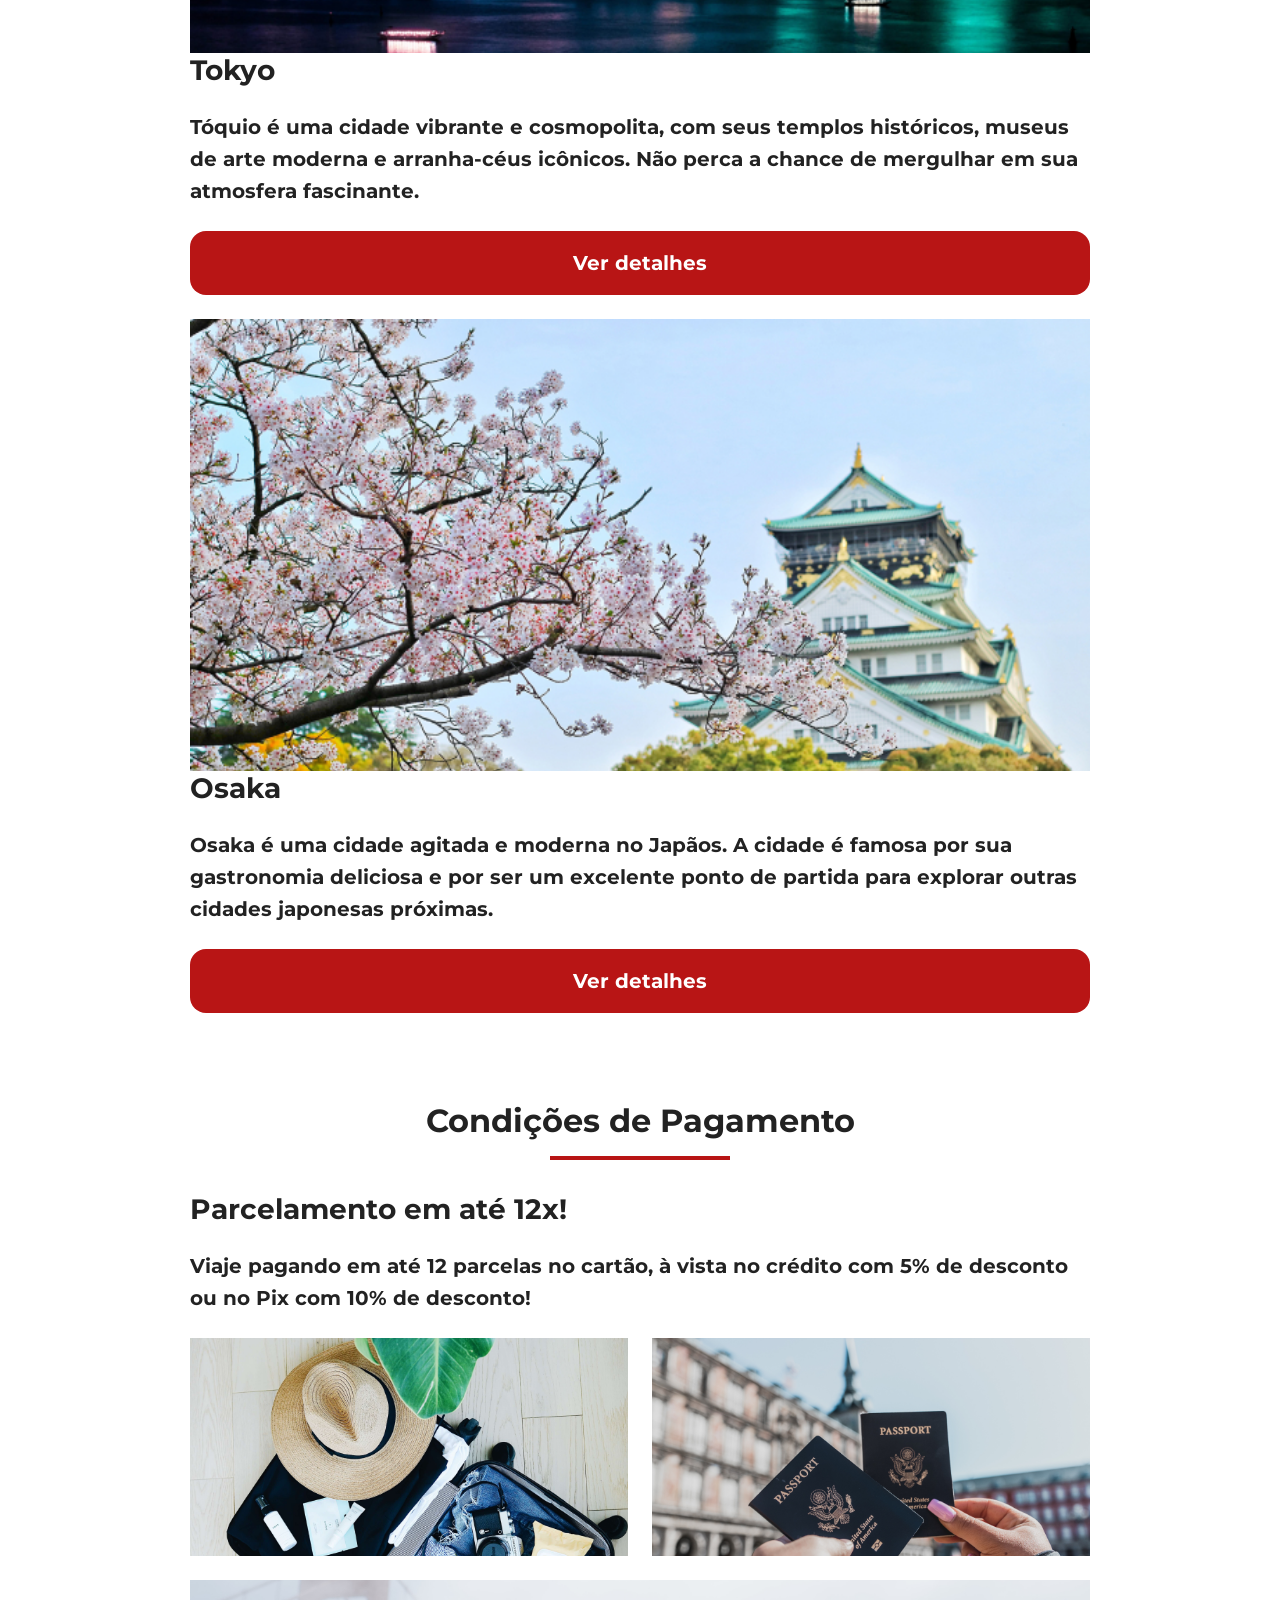
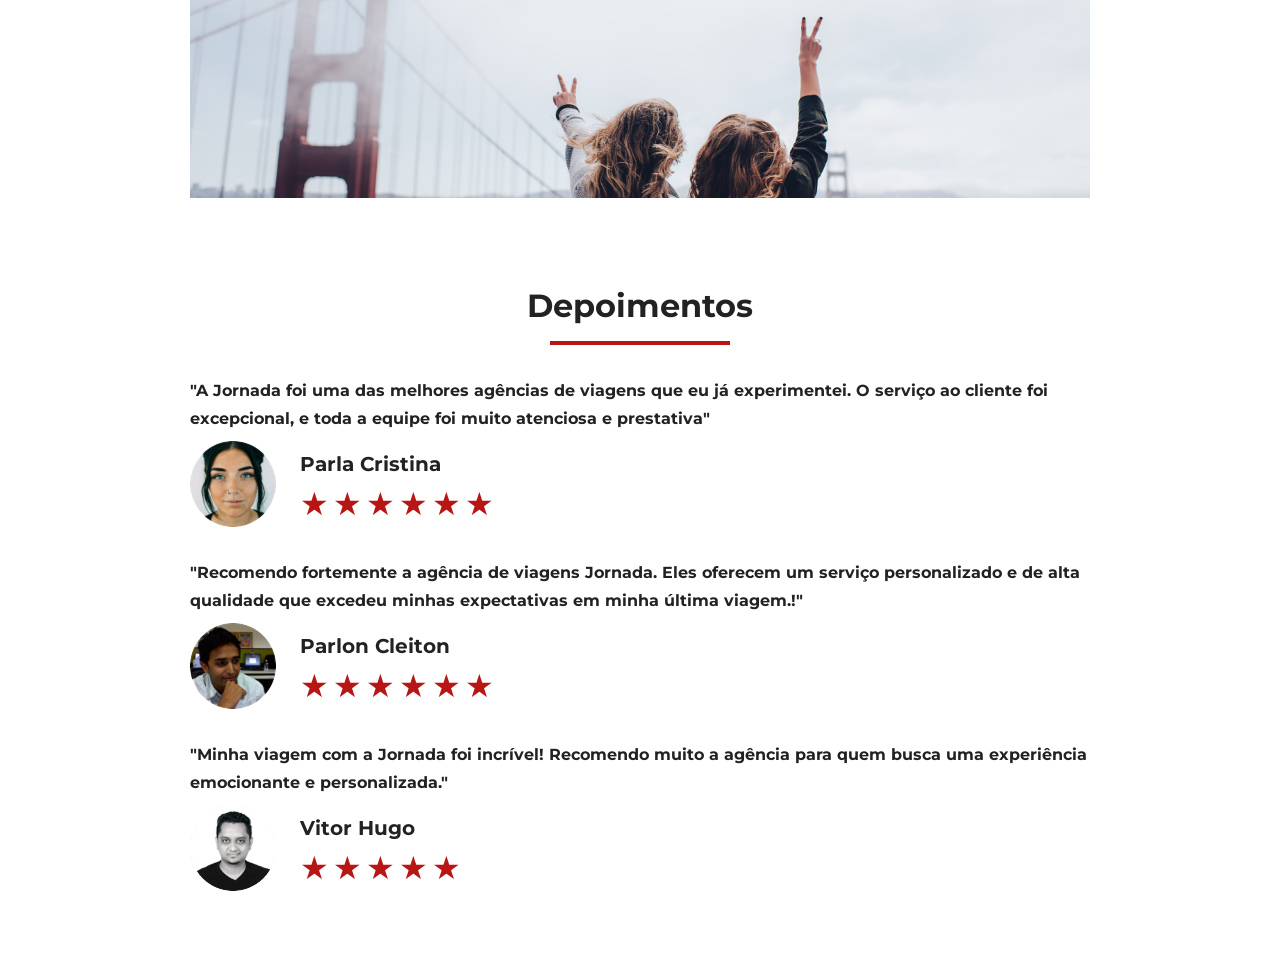
==== commit 92f37ebb: "Finaliza estilos no mobile" ====
--- a/index.html
+++ b/index.html
@@ -238,5 +238,87 @@
         </div>
       </div>
     </section>
+    <section class="testimonials">
+      <div class="section-title">
+        <h2>Depoimentos</h2>
+        <hr />
+      </div>
+      <div class="testimonial-container">
+        <article>
+          <header>
+            <p class="content-text">
+              "A Jornada foi uma das melhores agências de viagens que eu já
+              experimentei. O serviço ao cliente foi excepcional, e toda a
+              equipe foi muito atenciosa e prestativa"
+            </p>
+          </header>
+          <footer>
+            <img
+              src="../img/Avatar1-Parla.png"
+              alt="Imagem de Parla Cristina"
+            />
+            <div class="profile-content">
+              <h4>Parla Cristina</h4>
+              <div class="rating">
+                <span class="star">★</span>
+                <span class="star">★</span>
+                <span class="star">★</span>
+                <span class="star">★</span>
+                <span class="star">★</span>
+                <span class="star">★</span>
+              </div>
+            </div>
+          </footer>
+        </article>
+        <article>
+          <header>
+            <p class="content-text">
+              "Recomendo fortemente a agência de viagens Jornada. Eles oferecem
+              um serviço personalizado e de alta qualidade que excedeu minhas
+              expectativas em minha última viagem.!"
+            </p>
+          </header>
+          <footer>
+            <img
+              src="../img/Avatar2-Parlon.png"
+              alt="Imagem de Parlon Cleiton"
+            />
+            <div class="profile-content">
+              <h4>Parlon Cleiton</h4>
+              <div class="rating">
+                <span class="star">★</span>
+                <span class="star">★</span>
+                <span class="star">★</span>
+                <span class="star">★</span>
+                <span class="star">★</span>
+                <span class="star">★</span>
+              </div>
+            </div>
+          </footer>
+        </article>
+        <article>
+          <header>
+            <p class="content-text">
+              "Minha viagem com a Jornada foi incrível! Recomendo muito a
+              agência para quem busca uma experiência emocionante e
+              personalizada."
+            </p>
+          </header>
+          <footer>
+            <img src="../img/Avatar3-Vitor.png" alt="Imagem de Vitor Hugo" />
+            <div class="profile-content">
+              <h4>Vitor Hugo</h4>
+              <div class="rating">
+                <span class="star">★</span>
+                <span class="star">★</span>
+                <span class="star">★</span>
+                <span class="star">★</span>
+                <span class="star">★</span>
+              </div>
+            </div>
+          </footer>
+        </article>
+      </div>
+    </section>
   </body>
 </html>
--- a/css/style.css
+++ b/css/style.css
@@ -5,3 +5,4 @@
 @import url(categories.css);
 @import url(destinations.css);
 @import url(payments.css);
+@import url(testimonials.css);
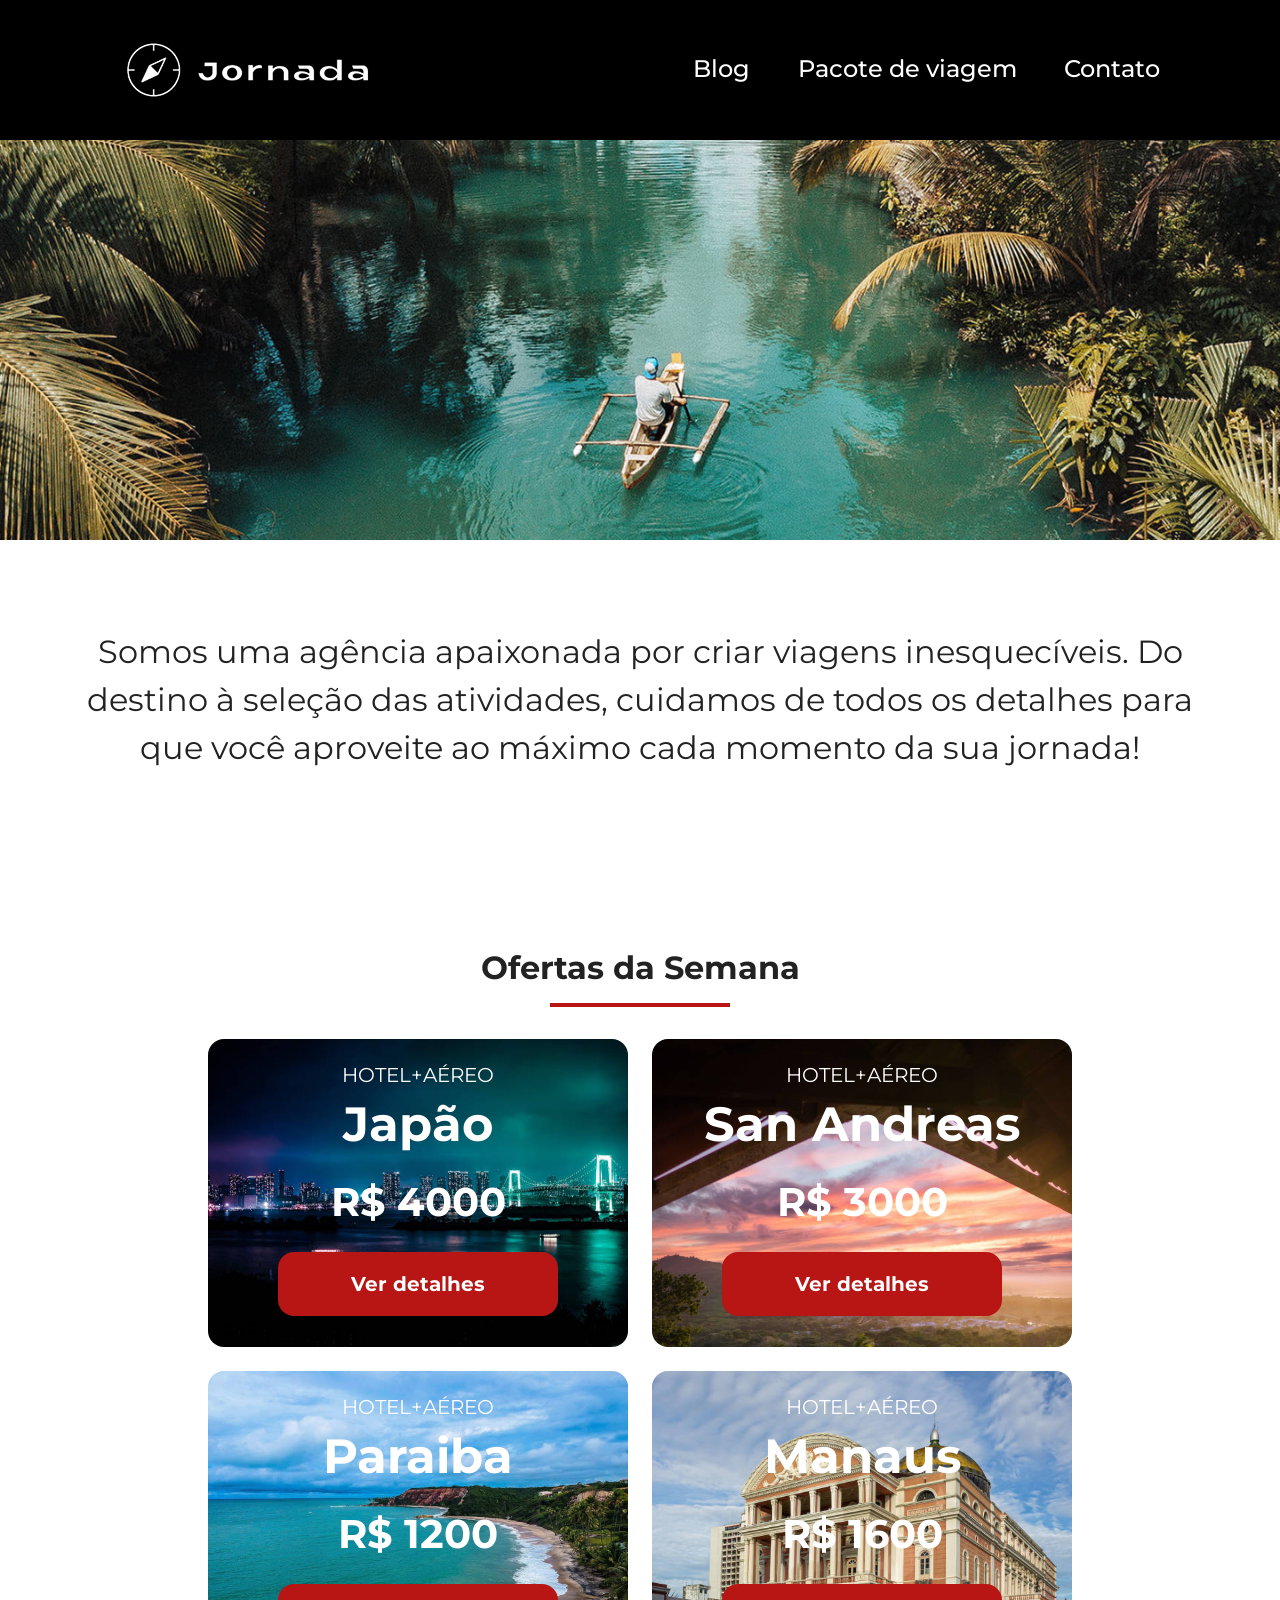
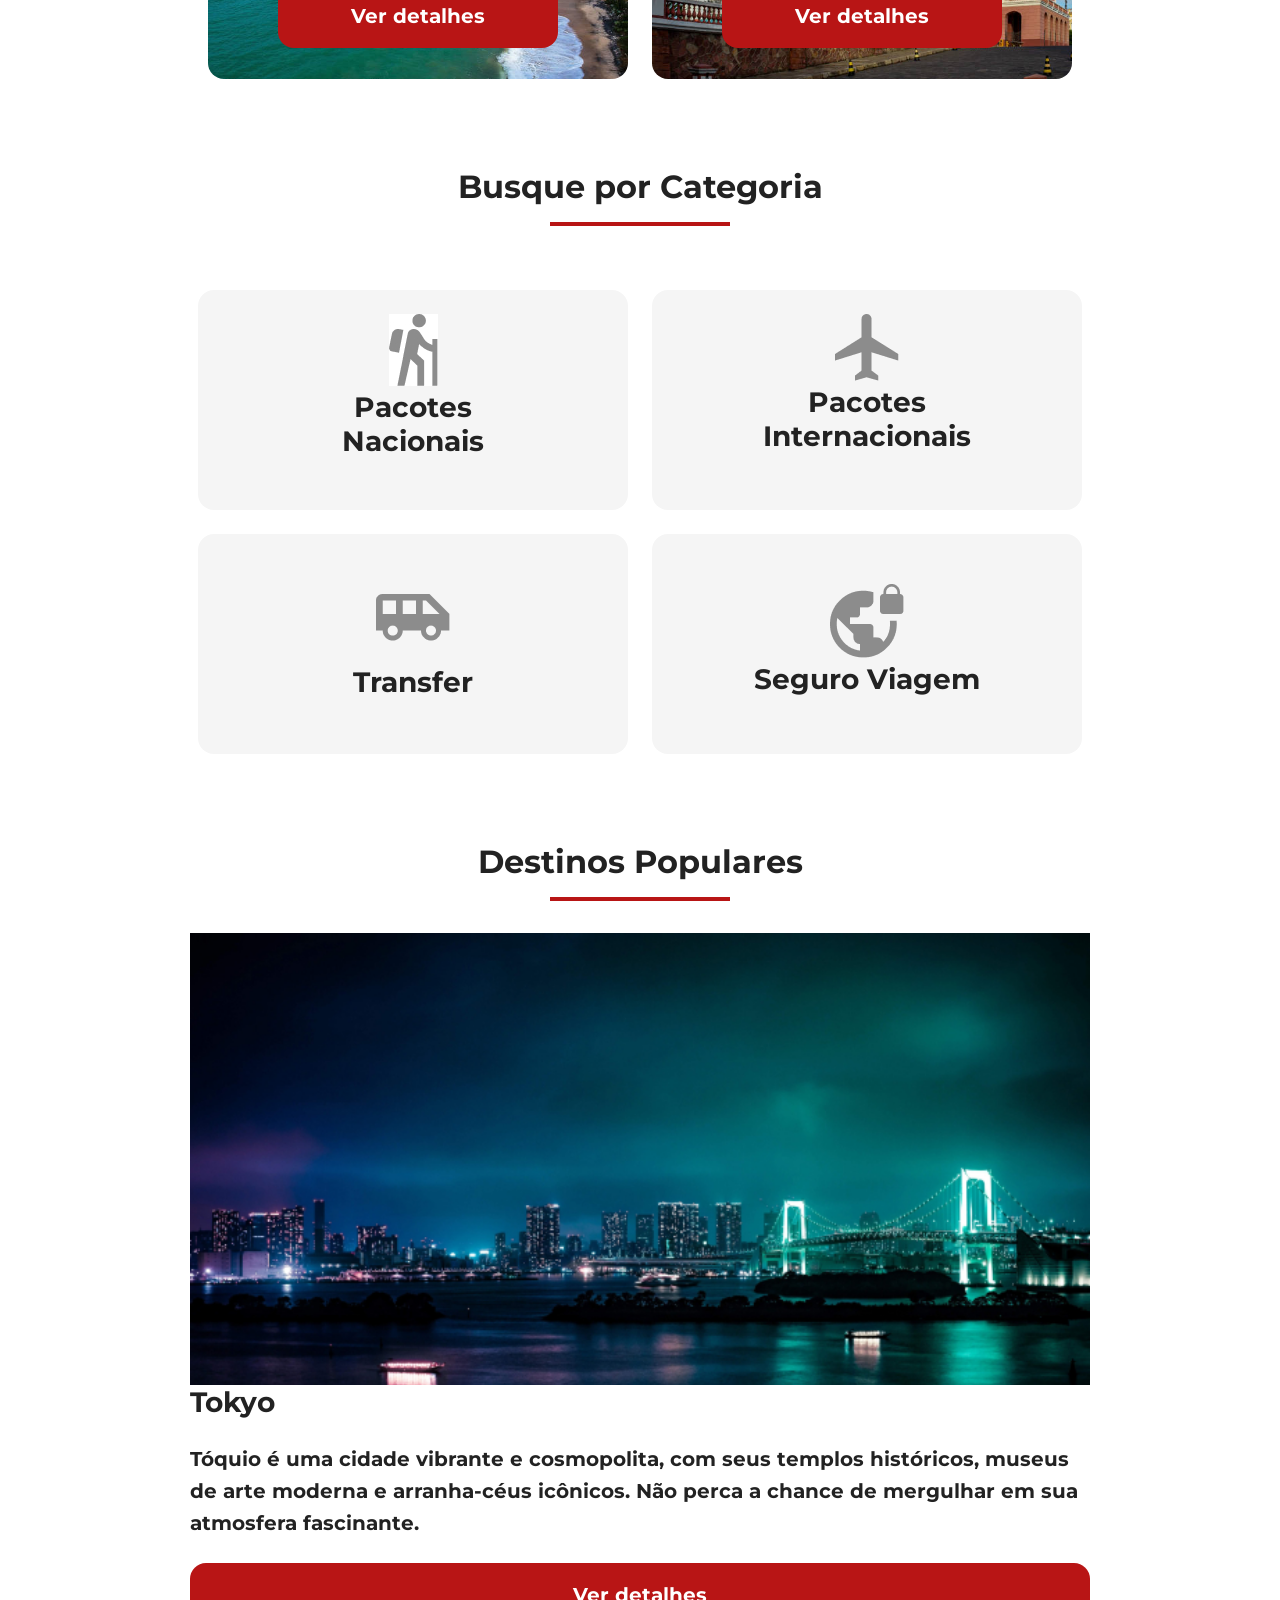
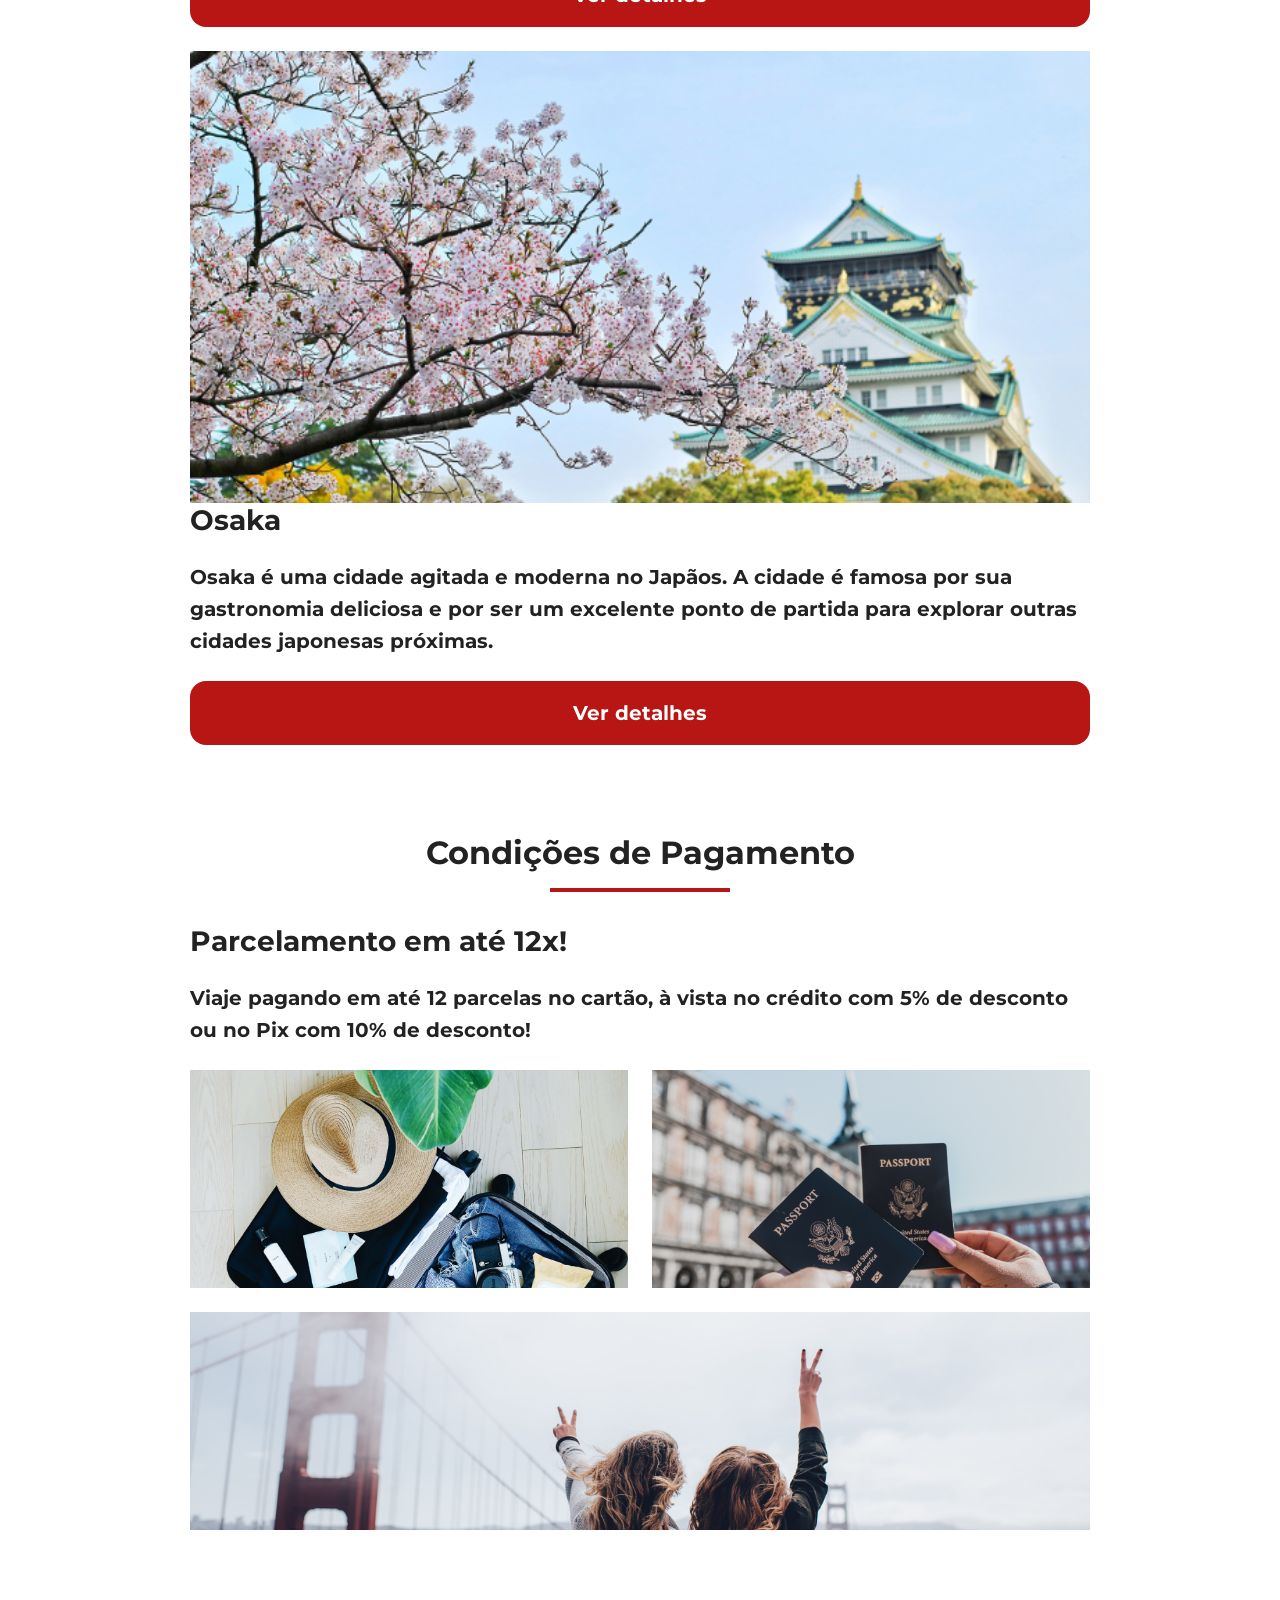
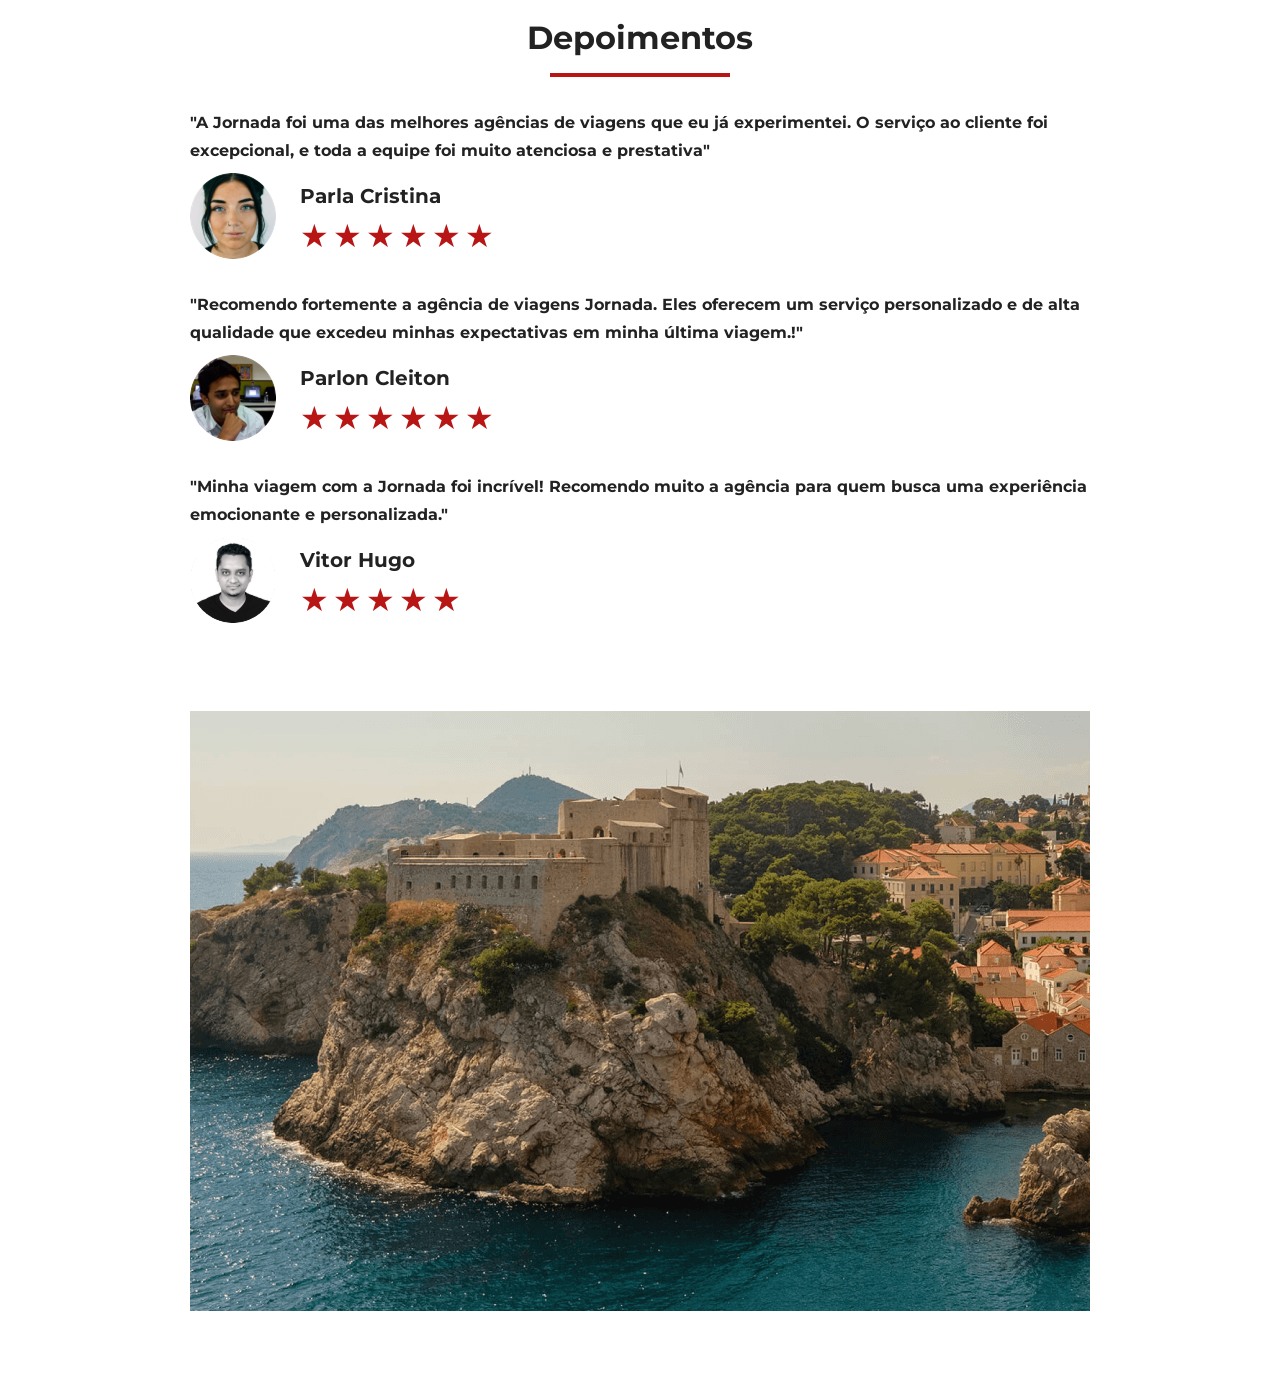
==== commit 28cfbe37: "adiciona hero do rodape" ====
--- a/index.html
+++ b/index.html
@@ -320,5 +320,8 @@
         </article>
       </div>
     </section>
+    <section class="bottom-hero">
+      <div class="hero-img"></div>
+    </section>
   </body>
 </html>
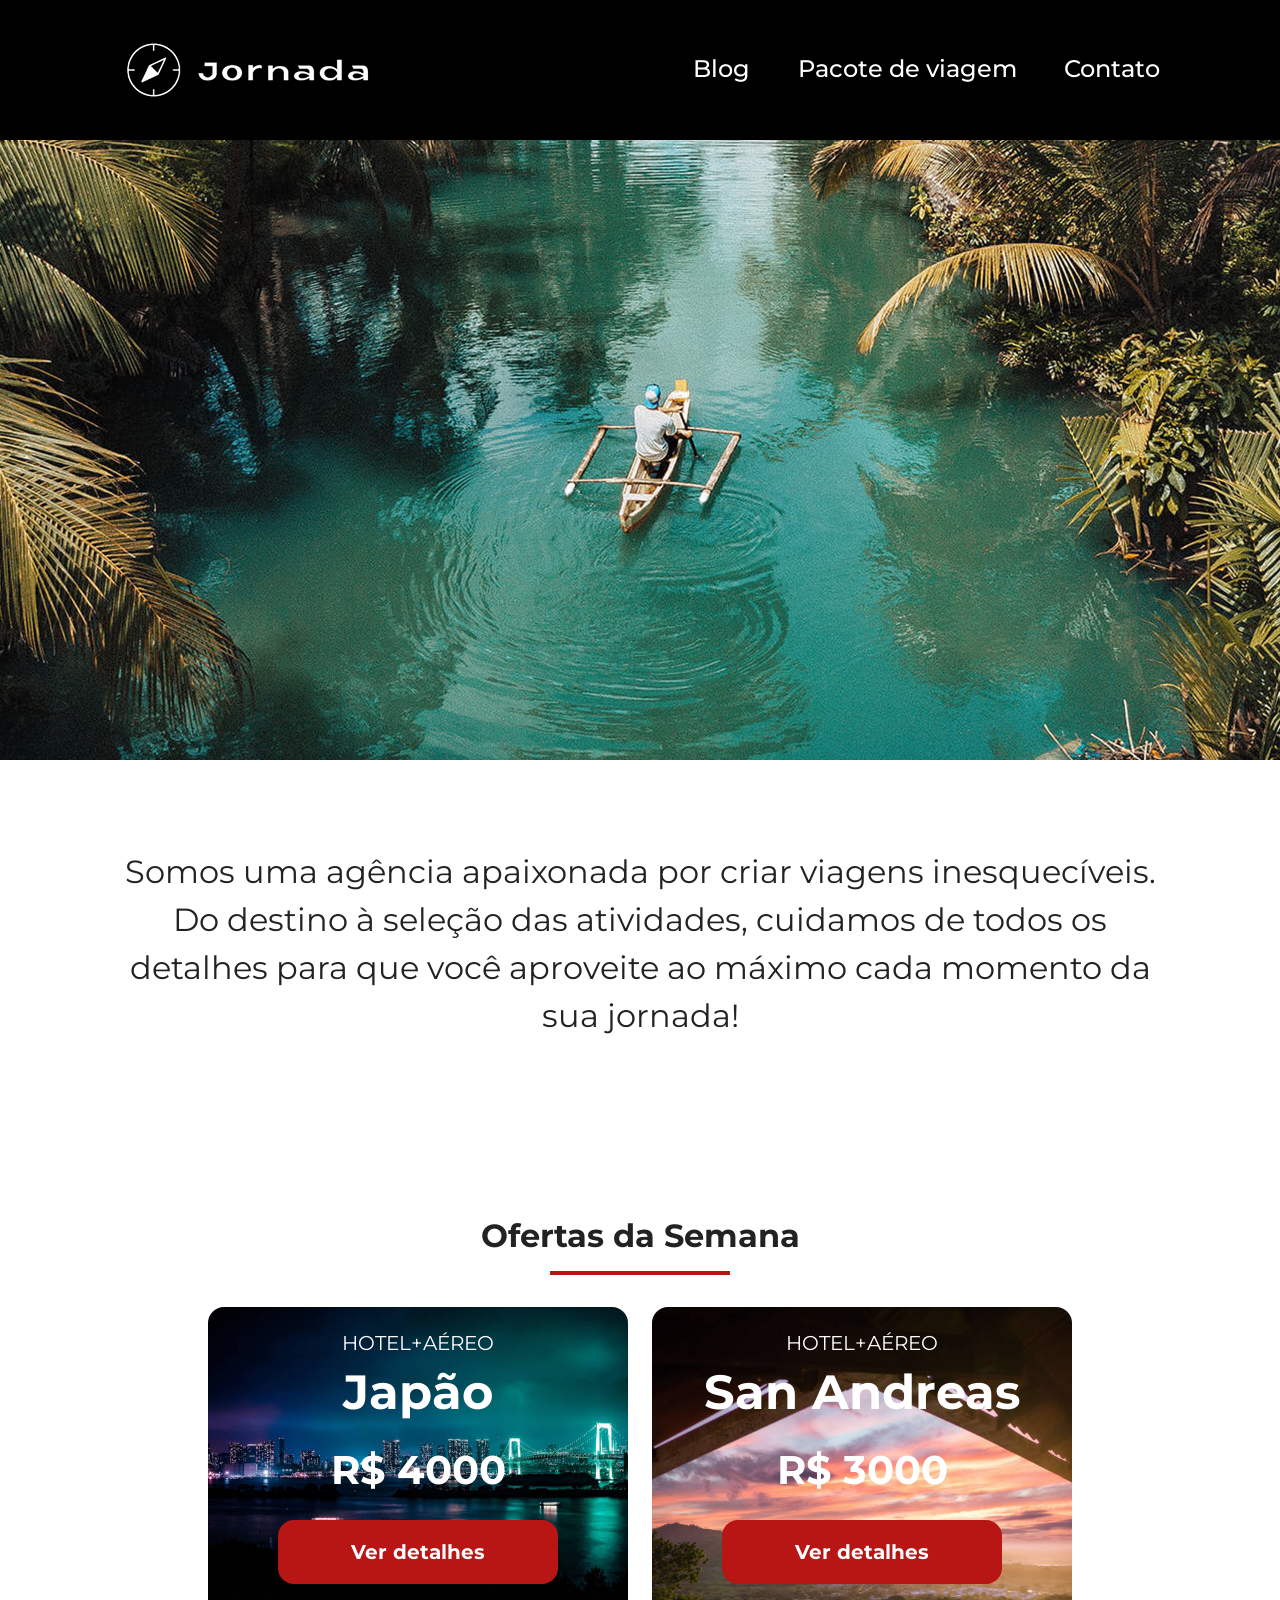
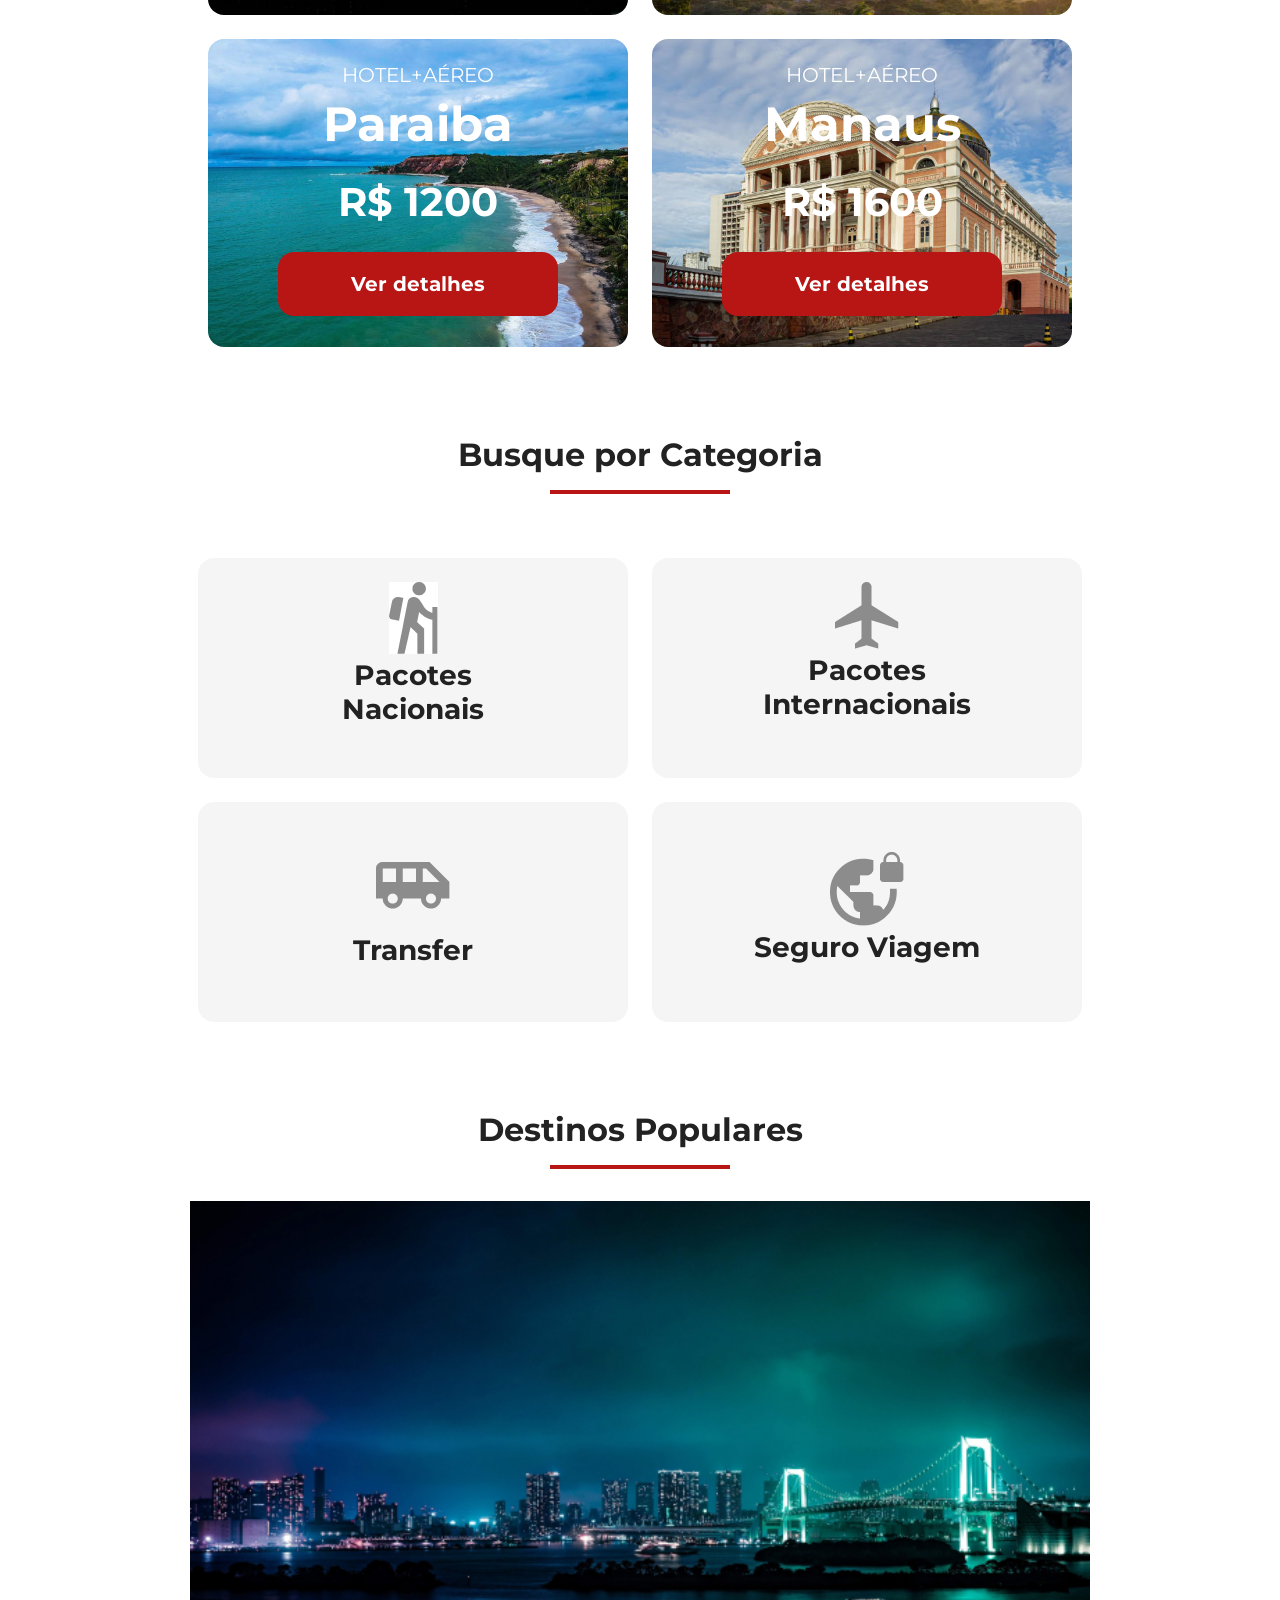
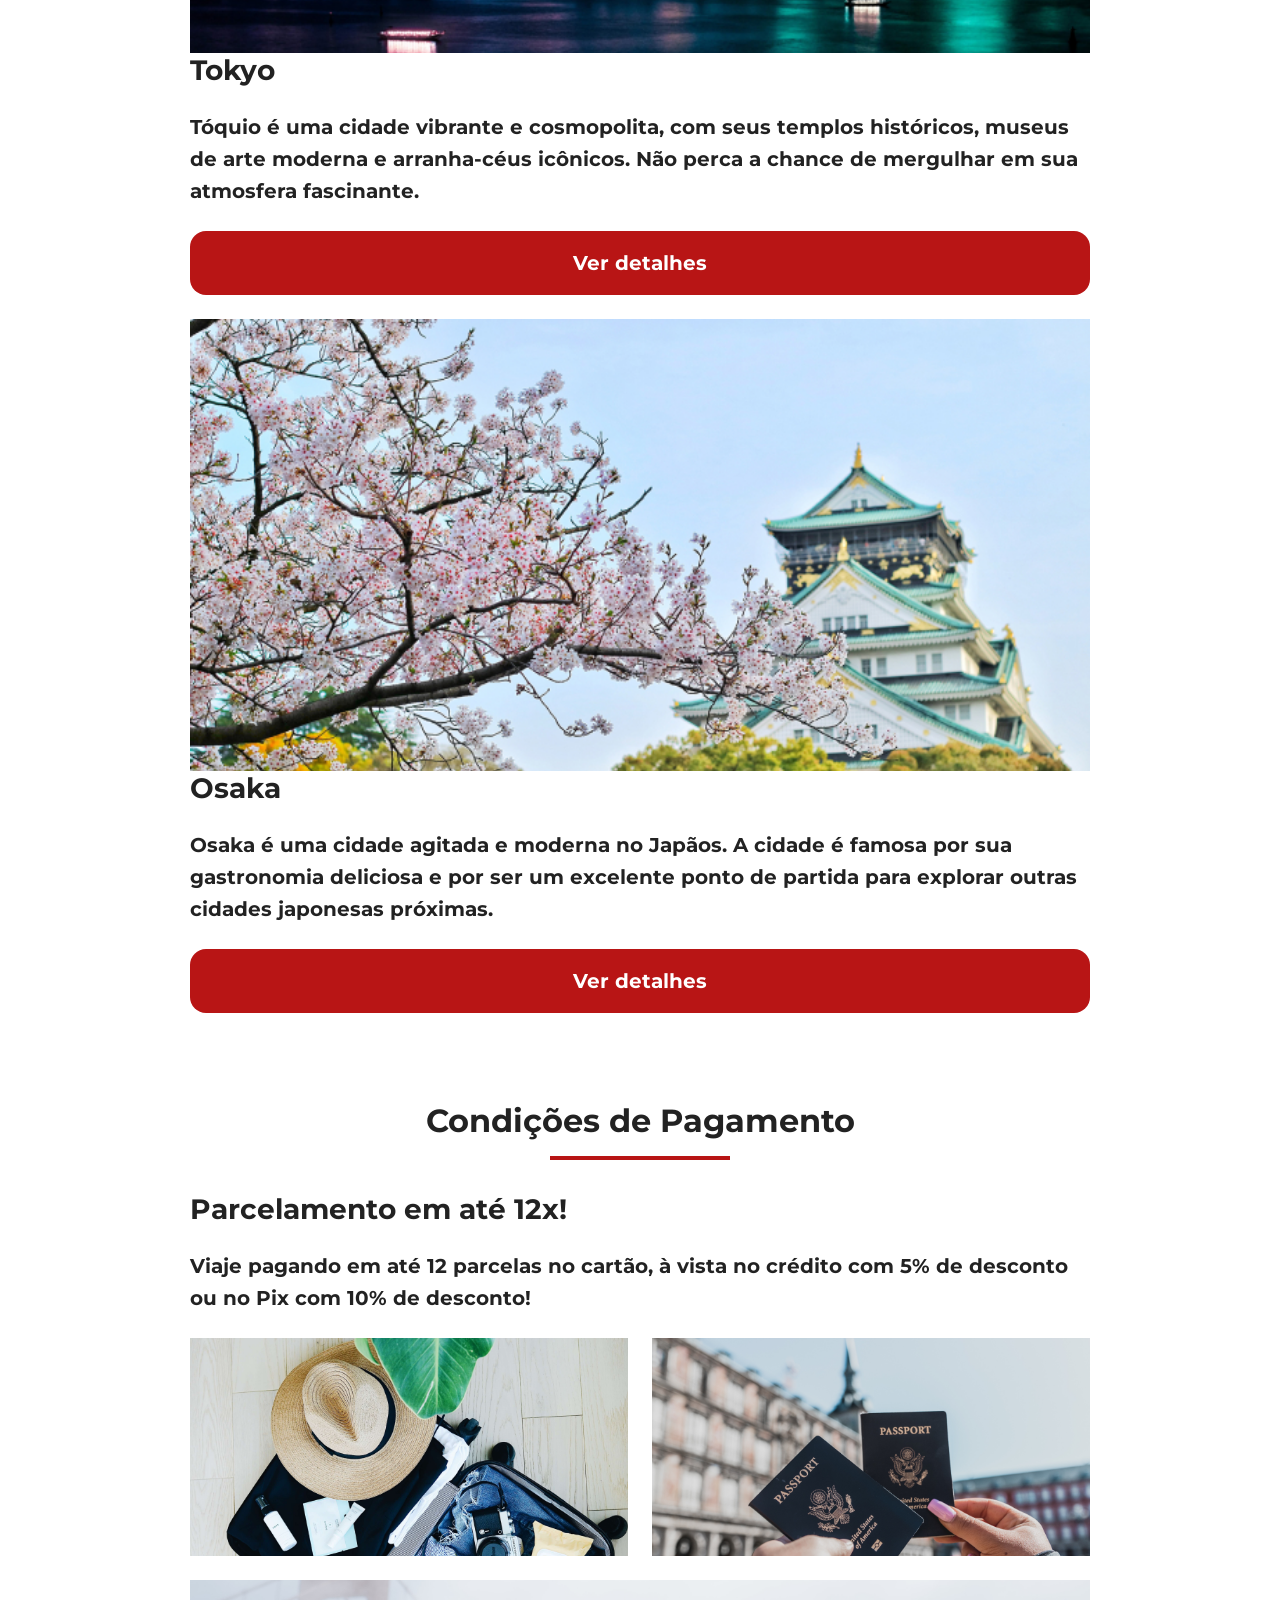
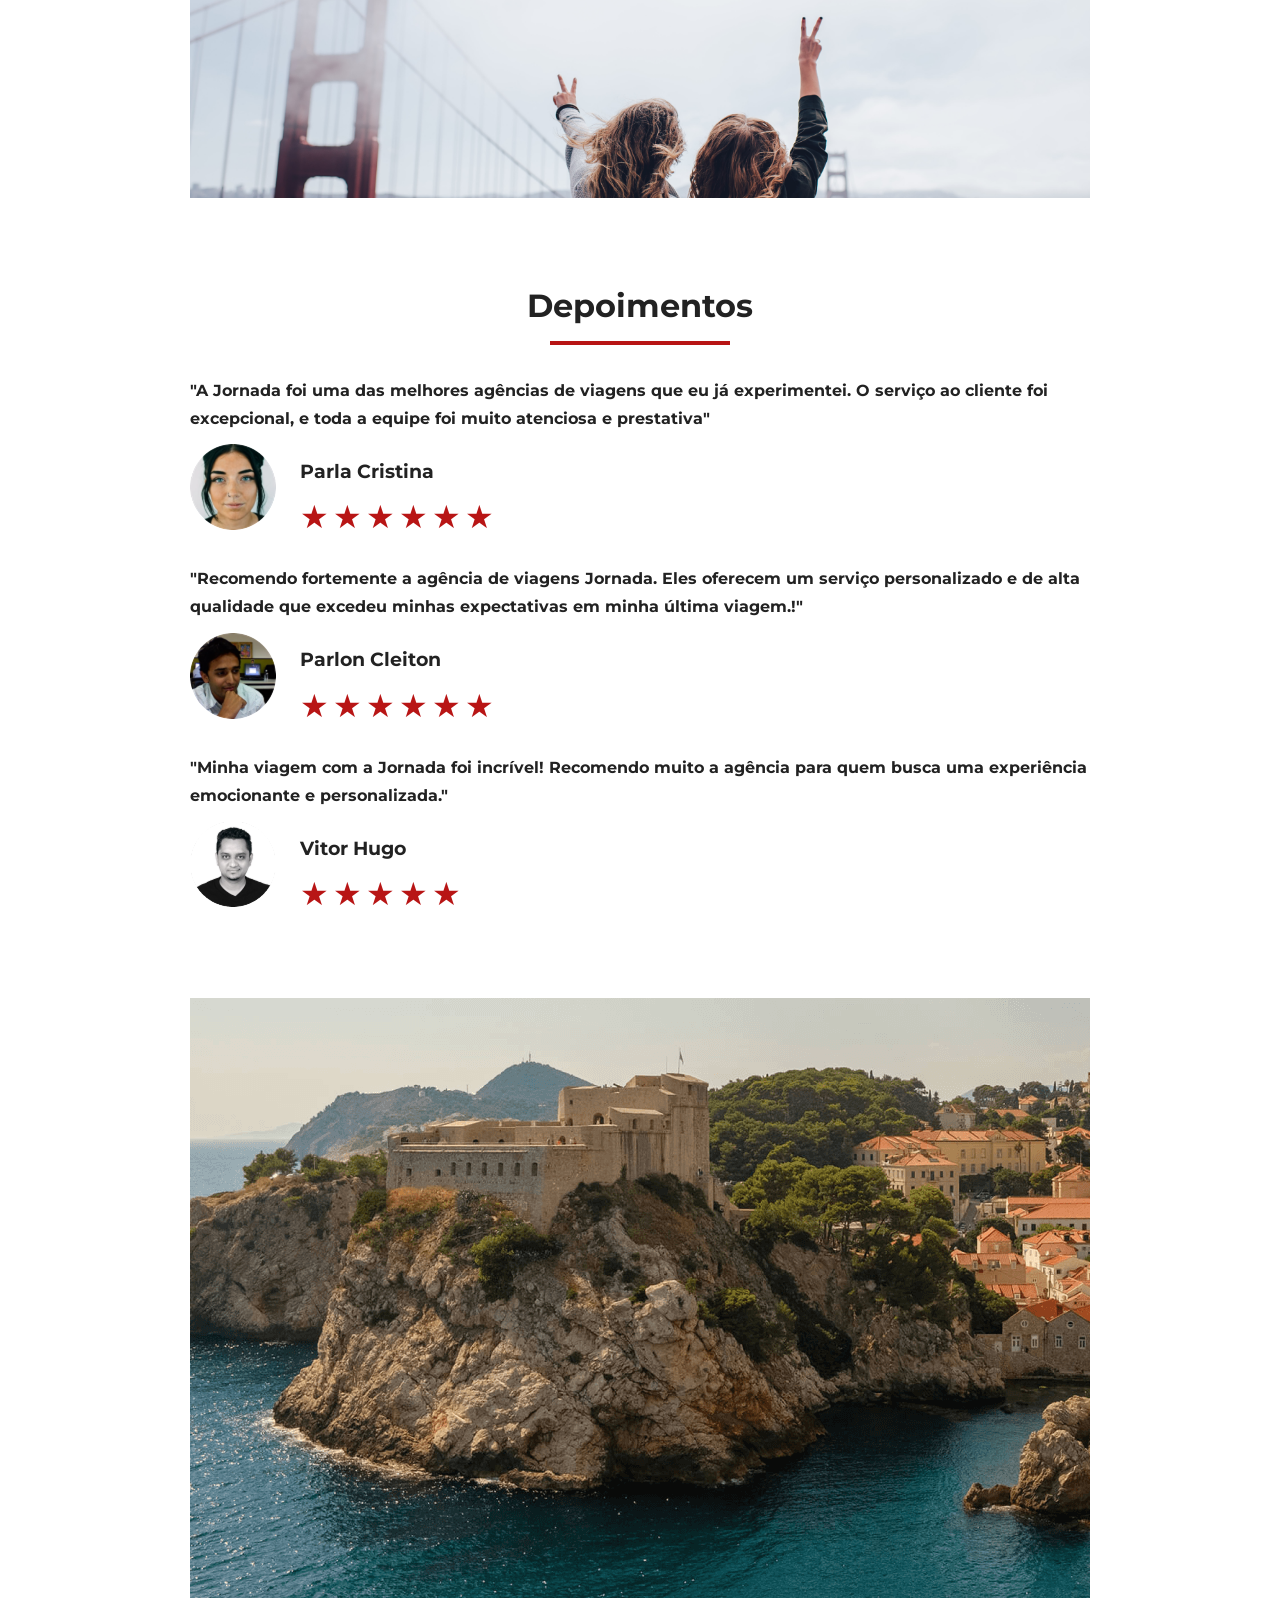
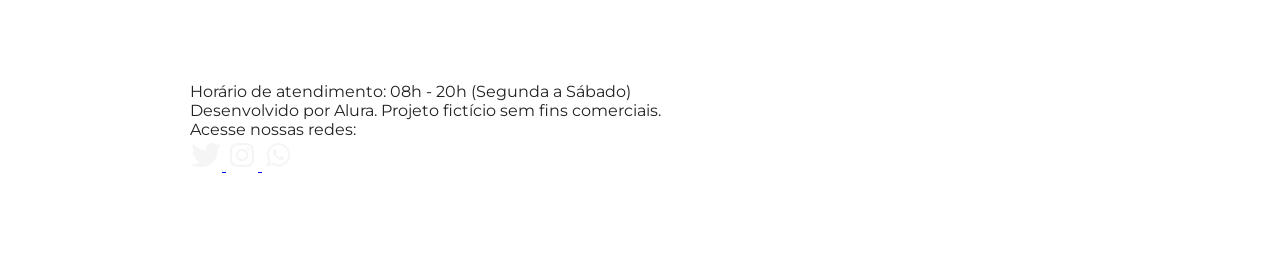
==== commit 0785c825: "Adiciona melhorias de acessibilidade" ====
--- a/index.html
+++ b/index.html
@@ -1,5 +1,5 @@
 <!doctype html>
-<html lang="pt-BR">
+<html lang="pt-br">
   <head>
     <meta charset="UTF-8" />
     <meta name="viewport" content="width=device-width, initial-scale=1.0" />
@@ -47,281 +47,313 @@
         </nav>
       </div>
     </header>
-    <section class="hero">
-      <div class="hero-img"></div>
-      <h2>
-        Somos uma agência apaixonada por criar viagens inesquecíveis. Do destino
-        à seleção das atividades, cuidamos de todos os detalhes para que você
-        aproveite ao máximo cada momento da sua jornada!
-      </h2>
-    </section>
-    <section class="offers">
-      <div class="section-title">
-        <h2>Ofertas da Semana</h2>
-        <hr />
-      </div>
-      <div class="offers-cards">
-        <article class="card japao">
-          <header>
-            <p>HOTEL+AÉREO</p>
-            <h3>
-              Japão <br />
-              <span>R$ 4000</span>
+    <main>
+      <section class="hero">
+        <div class="hero-img"></div>
+        <h2>
+          Somos uma agência apaixonada por criar viagens inesquecíveis. Do
+          destino à seleção das atividades, cuidamos de todos os detalhes para
+          que você aproveite ao máximo cada momento da sua jornada!
+        </h2>
+      </section>
+      <section class="offers">
+        <div class="section-title">
+          <h2>Ofertas da Semana</h2>
+          <hr />
+        </div>
+        <div class="offers-cards">
+          <article class="card japao">
+            <header>
+              <p>HOTEL+AÉREO</p>
+              <h3>
+                Japão <br />
+                <span>R$ 4000</span>
+              </h3>
+            </header>
+            <footer>
+              <a href="#" class="button">Ver detalhes</a>
+            </footer>
+          </article>
+          <article class="card san-andreas">
+            <header>
+              <p>HOTEL+AÉREO</p>
+              <h3>
+                San Andreas <br />
+                <span>R$ 3000</span>
+              </h3>
+            </header>
+            <footer>
+              <a href="#" class="button">Ver detalhes</a>
+            </footer>
+          </article>
+          <article class="card paraiba">
+            <header>
+              <p>HOTEL+AÉREO</p>
+              <h3>
+                Paraiba <br />
+                <span>R$ 1200</span>
+              </h3>
+            </header>
+            <footer>
+              <a href="#" class="button">Ver detalhes</a>
+            </footer>
+          </article>
+          <article class="card manaus">
+            <header>
+              <p>HOTEL+AÉREO</p>
+              <h3>
+                Manaus <br />
+                <span>R$ 1600</span>
+              </h3>
+            </header>
+            <footer>
+              <a href="#" class="button">Ver detalhes</a>
+            </footer>
+          </article>
+        </div>
+      </section>
+      <section class="categories">
+        <div class="section-title">
+          <h2>Busque por Categoria</h2>
+          <hr />
+        </div>
+        <div class="categories-cards">
+          <a
+            class="card"
+            href="#"
+            target="_blank"
+            title="Busque pela categoria Pacotes Nacionais"
+          >
+            <img
+              src="img/icone-caminhada.jpg"
+              alt="Icone cinza representando uma pessoa fazendo tracking"
+            />
+            <h3 class="content-title">
+              Pacotes <br />
+              Nacionais
             </h3>
-          </header>
-          <footer>
-            <a href="#" class="button">Ver detalhes</a>
-          </footer>
-        </article>
-        <article class="card san-andreas">
-          <header>
-            <p>HOTEL+AÉREO</p>
-            <h3>
-              San Andreas <br />
-              <span>R$ 3000</span>
+          </a>
+
+          <a
+            class="card"
+            href="#"
+            target="_blank"
+            title="Busque pela categoria Pacotes Internacionais"
+          >
+            <img src="img/icone-aviao.png" alt="Icone de avião" />
+            <h3 class="content-title">
+              Pacotes <br />
+              Internacionais
             </h3>
-          </header>
-          <footer>
-            <a href="#" class="button">Ver detalhes</a>
-          </footer>
-        </article>
-        <article class="card paraiba">
-          <header>
-            <p>HOTEL+AÉREO</p>
-            <h3>
-              Paraiba <br />
-              <span>R$ 1200</span>
-            </h3>
-          </header>
-          <footer>
-            <a href="#" class="button">Ver detalhes</a>
-          </footer>
-        </article>
-        <article class="card manaus">
-          <header>
-            <p>HOTEL+AÉREO</p>
-            <h3>
-              Manaus <br />
-              <span>R$ 1600</span>
-            </h3>
-          </header>
-          <footer>
-            <a href="#" class="button">Ver detalhes</a>
-          </footer>
-        </article>
-      </div>
-    </section>
-    <section class="categories">
-      <div class="section-title">
-        <h2>Busque por Categoria</h2>
-        <hr />
-      </div>
-      <div class="categories-cards">
-        <a
-          class="card"
-          href="#"
-          target="_blank"
-          title="Busque pela categoria Pacotes Nacionais"
-        >
-          <img
-            src="img/icone-caminhada.jpg"
-            alt="Icone cinza representando uma pessoa fazendo tracking"
-          />
-          <h3 class="content-title">
-            Pacotes <br />
-            Nacionais
-          </h3>
-        </a>
+          </a>
 
-        <a
-          class="card"
-          href="#"
-          target="_blank"
-          title="Busque pela categoria Pacotes Internacionais"
-        >
-          <img src="img/icone-aviao.png" alt="Icone de avião" />
-          <h3 class="content-title">
-            Pacotes <br />
-            Internacionais
-          </h3>
-        </a>
+          <a
+            class="card single-line transfer"
+            href="#"
+            target="_blank"
+            title="Busque pela categoria Transporte"
+          >
+            <img src="img/icone-transfer-onibus.png" alt="Icone de onibus" />
+            <h3 class="content-title">Transfer</h3>
+          </a>
 
-        <a
-          class="card single-line transfer"
-          href="#"
-          target="_blank"
-          title="Busque pela categoria Transporte"
-        >
-          <img src="img/icone-transfer-onibus.png" alt="Icone de onibus" />
-          <h3 class="content-title">Transfer</h3>
-        </a>
-
-        <a
-          class="card single-line"
-          href="#"
-          target="_blank"
-          title="Busque pela categoria Seguro Viagem"
-        >
-          <img
-            src="img/icone-planeta-terra.png"
-            alt="Icone do planeta terra com cadeado fechado"
-          />
-          <h3 class="content-title">Seguro Viagem</h3>
-        </a>
-      </div>
-    </section>
-    <section class="destinations">
-      <div class="section-title">
-        <h2>Destinos Populares</h2>
-        <hr />
-      </div>
-      <div class="destination-items">
-        <article class="item tokyo">
-          <header>
-            <div class="img-item"></div>
-            <h4 class="content-title">Tokyo</h4>
-          </header>
-          <p class="content-text">
-            Tóquio é uma cidade vibrante e cosmopolita, com seus templos
-            históricos, museus de arte moderna e arranha-céus icônicos. Não
-            perca a chance de mergulhar em sua atmosfera fascinante.
-          </p>
-          <footer>
+          <a
+            class="card single-line"
+            href="#"
+            target="_blank"
+            title="Busque pela categoria Seguro Viagem"
+          >
+            <img
+              src="img/icone-planeta-terra.png"
+              alt="Icone do planeta terra com cadeado fechado"
+            />
+            <h3 class="content-title">Seguro Viagem</h3>
+          </a>
+        </div>
+      </section>
+      <section class="destinations">
+        <div class="section-title">
+          <h2>Destinos Populares</h2>
+          <hr />
+        </div>
+        <div class="destination-items">
+          <article class="item tokyo">
+            <header>
+              <div class="img-item"></div>
+              <h3 class="content-title">Tokyo</h3>
+            </header>
+            <p class="content-text">
+              Tóquio é uma cidade vibrante e cosmopolita, com seus templos
+              históricos, museus de arte moderna e arranha-céus icônicos. Não
+              perca a chance de mergulhar em sua atmosfera fascinante.
+            </p>
+            <footer>
+              <a
+                href="#"
+                class="button"
+                target="_blank"
+                title="Veja mais detalhes do destino Tokyo"
+                >Ver detalhes</a
+              >
+            </footer>
+          </article>
+          <article class="item osaka">
+            <header>
+              <div class="img-item"></div>
+              <h3 class="content-title">Osaka</h3>
+            </header>
+            <p class="content-text">
+              Osaka é uma cidade agitada e moderna no Japãos. A cidade é famosa
+              por sua gastronomia deliciosa e por ser um excelente ponto de
+              partida para explorar outras cidades japonesas próximas.
+            </p>
+            <footer>
+              <a
+                href="#"
+                class="button"
+                target="_blank"
+                title="Veja mais detalhes do destino Osaka"
+                >Ver detalhes</a
+              >
+            </footer>
+          </article>
+        </div>
+      </section>
+      <section class="payments">
+        <div class="section-title">
+          <h2>Condições de Pagamento</h2>
+          <hr />
+        </div>
+        <div class="content-container">
+          <div class="text-content">
+            <h3 class="content-title">Parcelamento em até 12x!</h3>
+            <p class="content-text">
+              Viaje pagando em até 12 parcelas no cartão, à vista no crédito com
+              5% de desconto ou no Pix com 10% de desconto!
+            </p>
+          </div>
+          <div class="image-gallery">
+            <div class="image first"></div>
+            <div class="image second"></div>
+            <div class="image thirdy colspan-2"></div>
+          </div>
+        </div>
+      </section>
+      <section class="testimonials">
+        <div class="section-title">
+          <h2>Depoimentos</h2>
+          <hr />
+        </div>
+        <div class="testimonial-container">
+          <article>
+            <header>
+              <p class="content-text">
+                "A Jornada foi uma das melhores agências de viagens que eu já
+                experimentei. O serviço ao cliente foi excepcional, e toda a
+                equipe foi muito atenciosa e prestativa"
+              </p>
+            </header>
+            <footer>
+              <img
+                src="../img/Avatar1-Parla.png"
+                alt="Imagem de Parla Cristina"
+              />
+              <div class="profile-content">
+                <h3>Parla Cristina</h3>
+                <div class="rating">
+                  <span class="star">★</span>
+                  <span class="star">★</span>
+                  <span class="star">★</span>
+                  <span class="star">★</span>
+                  <span class="star">★</span>
+                  <span class="star">★</span>
+                </div>
+              </div>
+            </footer>
+          </article>
+          <article>
+            <header>
+              <p class="content-text">
+                "Recomendo fortemente a agência de viagens Jornada. Eles
+                oferecem um serviço personalizado e de alta qualidade que
+                excedeu minhas expectativas em minha última viagem.!"
+              </p>
+            </header>
+            <footer>
+              <img
+                src="../img/Avatar2-Parlon.png"
+                alt="Imagem de Parlon Cleiton"
+              />
+              <div class="profile-content">
+                <h3>Parlon Cleiton</h3>
+                <div class="rating">
+                  <span class="star">★</span>
+                  <span class="star">★</span>
+                  <span class="star">★</span>
+                  <span class="star">★</span>
+                  <span class="star">★</span>
+                  <span class="star">★</span>
+                </div>
+              </div>
+            </footer>
+          </article>
+          <article>
+            <header>
+              <p class="content-text">
+                "Minha viagem com a Jornada foi incrível! Recomendo muito a
+                agência para quem busca uma experiência emocionante e
+                personalizada."
+              </p>
+            </header>
+            <footer>
+              <img src="../img/Avatar3-Vitor.png" alt="Imagem de Vitor Hugo" />
+              <div class="profile-content">
+                <h3>Vitor Hugo</h3>
+                <div class="rating">
+                  <span class="star">★</span>
+                  <span class="star">★</span>
+                  <span class="star">★</span>
+                  <span class="star">★</span>
+                  <span class="star">★</span>
+                </div>
+              </div>
+            </footer>
+          </article>
+        </div>
+      </section>
+      <section class="bottom-hero">
+        <div class="hero-img"></div>
+        <footer class="main-footer">
+          <div class="footer-content">
+            <img
+              src="img/logo-footer.png"
+              alt="logo completo Jornada Viagens"
+            />
+            <p>Horário de atendimento: 08h - 20h (Segunda a Sábado)</p>
+            <p>Desenvolvido por Alura. Projeto fictício sem fins comerciais.</p>
+          </div>
+          <div class="footer-social">
+            <p>Acesse nossas redes:</p>
             <a
               href="#"
-              class="button"
               target="_blank"
-              title="Veja mais detalhes do destino Tokyo"
-              >Ver detalhes</a
+              title="Acesse o Facebook do Jornada Viagens"
             >
-          </footer>
-        </article>
-        <article class="item osaka">
-          <header>
-            <div class="img-item"></div>
-            <h4 class="content-title">Osaka</h4>
-          </header>
-          <p class="content-text">
-            Osaka é uma cidade agitada e moderna no Japãos. A cidade é famosa
-            por sua gastronomia deliciosa e por ser um excelente ponto de
-            partida para explorar outras cidades japonesas próximas.
-          </p>
-          <footer>
+              <img src="img/icon-twitter.svg" alt="icone do Twitter" />
+            </a>
             <a
               href="#"
-              class="button"
               target="_blank"
-              title="Veja mais detalhes do destino Osaka"
-              >Ver detalhes</a
+              title="Acesse o Instagram do Jornada Viagens"
             >
-          </footer>
-        </article>
-      </div>
-    </section>
-    <section class="payments">
-      <div class="section-title">
-        <h2>Condições de Pagamento</h2>
-        <hr />
-      </div>
-      <div class="content-container">
-        <div class="text-content">
-          <h3 class="content-title">Parcelamento em até 12x!</h3>
-          <p class="content-text">
-            Viaje pagando em até 12 parcelas no cartão, à vista no crédito com
-            5% de desconto ou no Pix com 10% de desconto!
-          </p>
-        </div>
-        <div class="image-gallery">
-          <div class="image first"></div>
-          <div class="image second"></div>
-          <div class="image thirdy colspan-2"></div>
-        </div>
-      </div>
-    </section>
-    <section class="testimonials">
-      <div class="section-title">
-        <h2>Depoimentos</h2>
-        <hr />
-      </div>
-      <div class="testimonial-container">
-        <article>
-          <header>
-            <p class="content-text">
-              "A Jornada foi uma das melhores agências de viagens que eu já
-              experimentei. O serviço ao cliente foi excepcional, e toda a
-              equipe foi muito atenciosa e prestativa"
-            </p>
-          </header>
-          <footer>
-            <img
-              src="../img/Avatar1-Parla.png"
-              alt="Imagem de Parla Cristina"
-            />
-            <div class="profile-content">
-              <h4>Parla Cristina</h4>
-              <div class="rating">
-                <span class="star">★</span>
-                <span class="star">★</span>
-                <span class="star">★</span>
-                <span class="star">★</span>
-                <span class="star">★</span>
-                <span class="star">★</span>
-              </div>
-            </div>
-          </footer>
-        </article>
-        <article>
-          <header>
-            <p class="content-text">
-              "Recomendo fortemente a agência de viagens Jornada. Eles oferecem
-              um serviço personalizado e de alta qualidade que excedeu minhas
-              expectativas em minha última viagem.!"
-            </p>
-          </header>
-          <footer>
-            <img
-              src="../img/Avatar2-Parlon.png"
-              alt="Imagem de Parlon Cleiton"
-            />
-            <div class="profile-content">
-              <h4>Parlon Cleiton</h4>
-              <div class="rating">
-                <span class="star">★</span>
-                <span class="star">★</span>
-                <span class="star">★</span>
-                <span class="star">★</span>
-                <span class="star">★</span>
-                <span class="star">★</span>
-              </div>
-            </div>
-          </footer>
-        </article>
-        <article>
-          <header>
-            <p class="content-text">
-              "Minha viagem com a Jornada foi incrível! Recomendo muito a
-              agência para quem busca uma experiência emocionante e
-              personalizada."
-            </p>
-          </header>
-          <footer>
-            <img src="../img/Avatar3-Vitor.png" alt="Imagem de Vitor Hugo" />
-            <div class="profile-content">
-              <h4>Vitor Hugo</h4>
-              <div class="rating">
-                <span class="star">★</span>
-                <span class="star">★</span>
-                <span class="star">★</span>
-                <span class="star">★</span>
-                <span class="star">★</span>
-              </div>
-            </div>
-          </footer>
-        </article>
-      </div>
-    </section>
-    <section class="bottom-hero">
-      <div class="hero-img"></div>
-    </section>
+              <img src="img/icon-instagram.svg" alt="icone do Instagram" />
+            </a>
+            <a href="#" target="_blank" title="Entre em contato via Whatsapp">
+              <img src="img/icon-whatsapp.svg" alt="icone do Whatsapp" />
+            </a>
+          </div>
+        </footer>
+      </section>
+    </main>
   </body>
 </html>
--- a/css/style.css
+++ b/css/style.css
@@ -6,3 +6,4 @@
 @import url(destinations.css);
 @import url(payments.css);
 @import url(testimonials.css);
+@import url(footer.css);
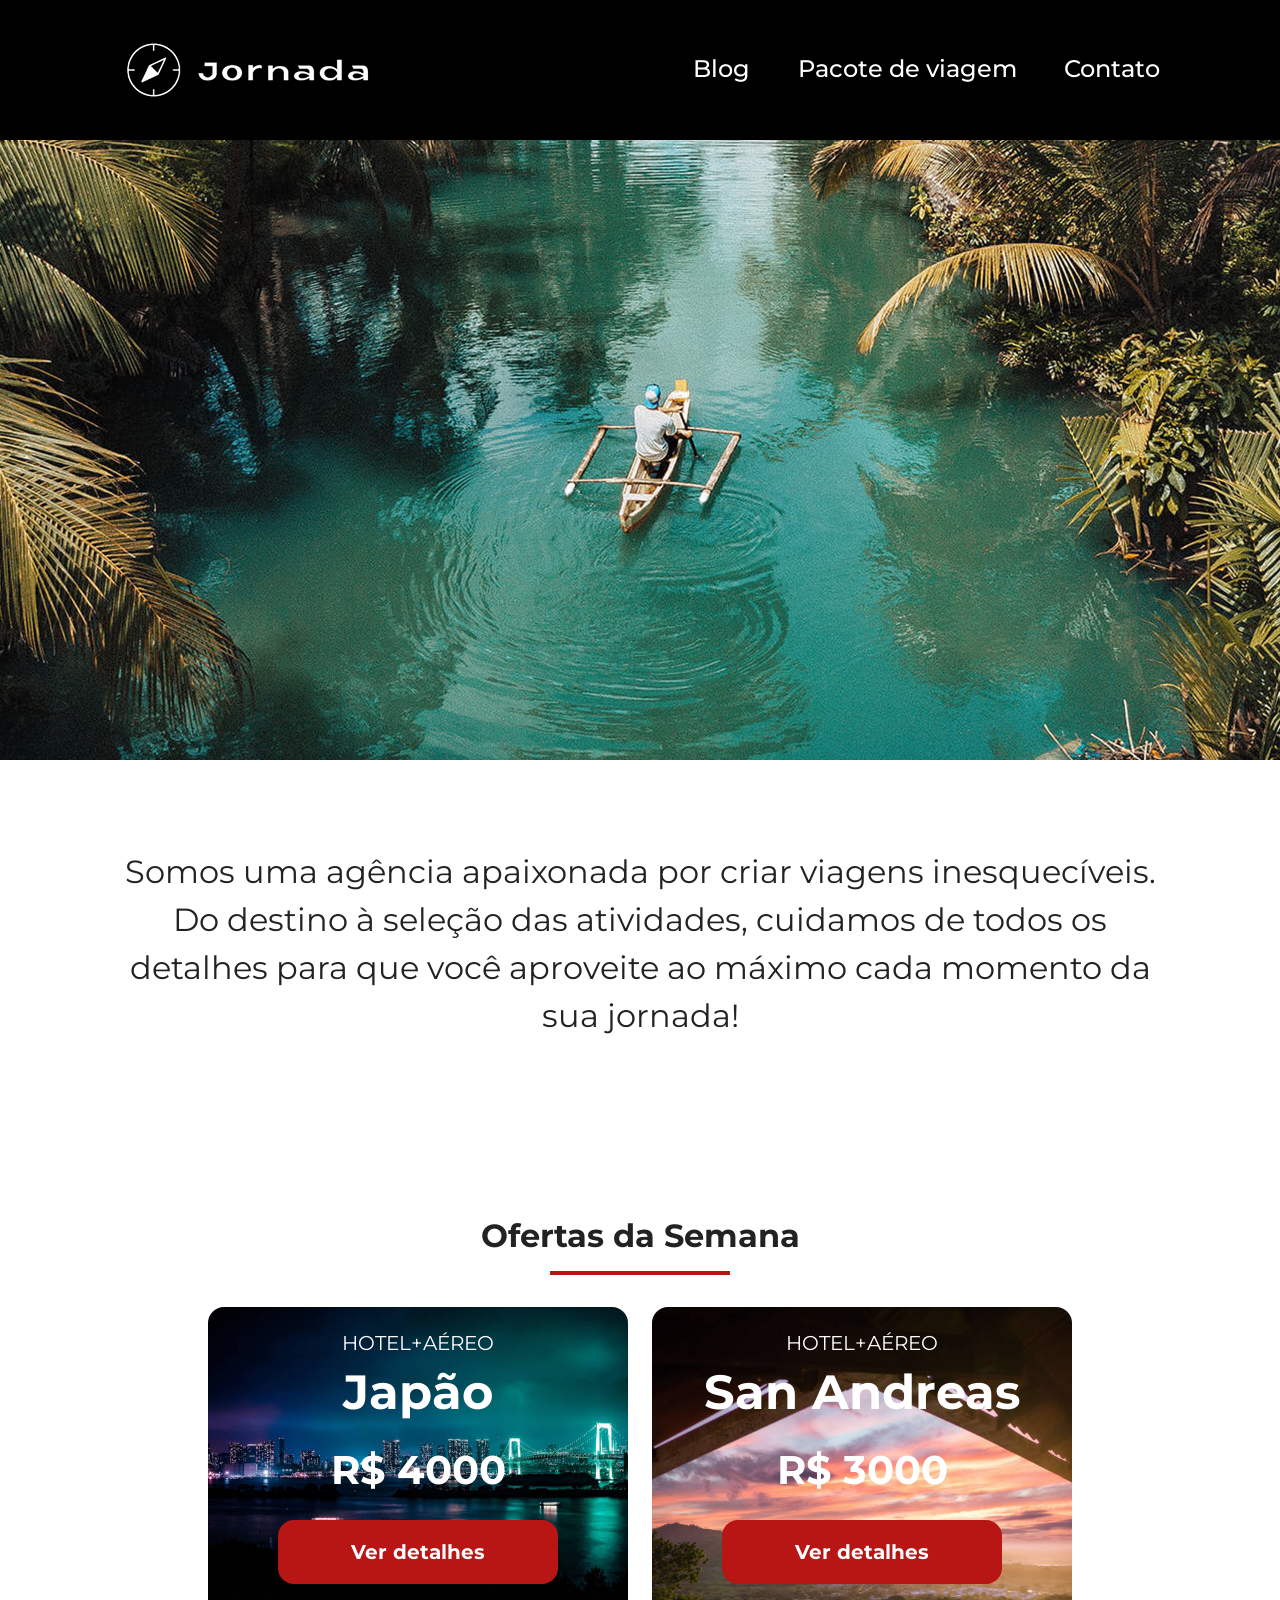
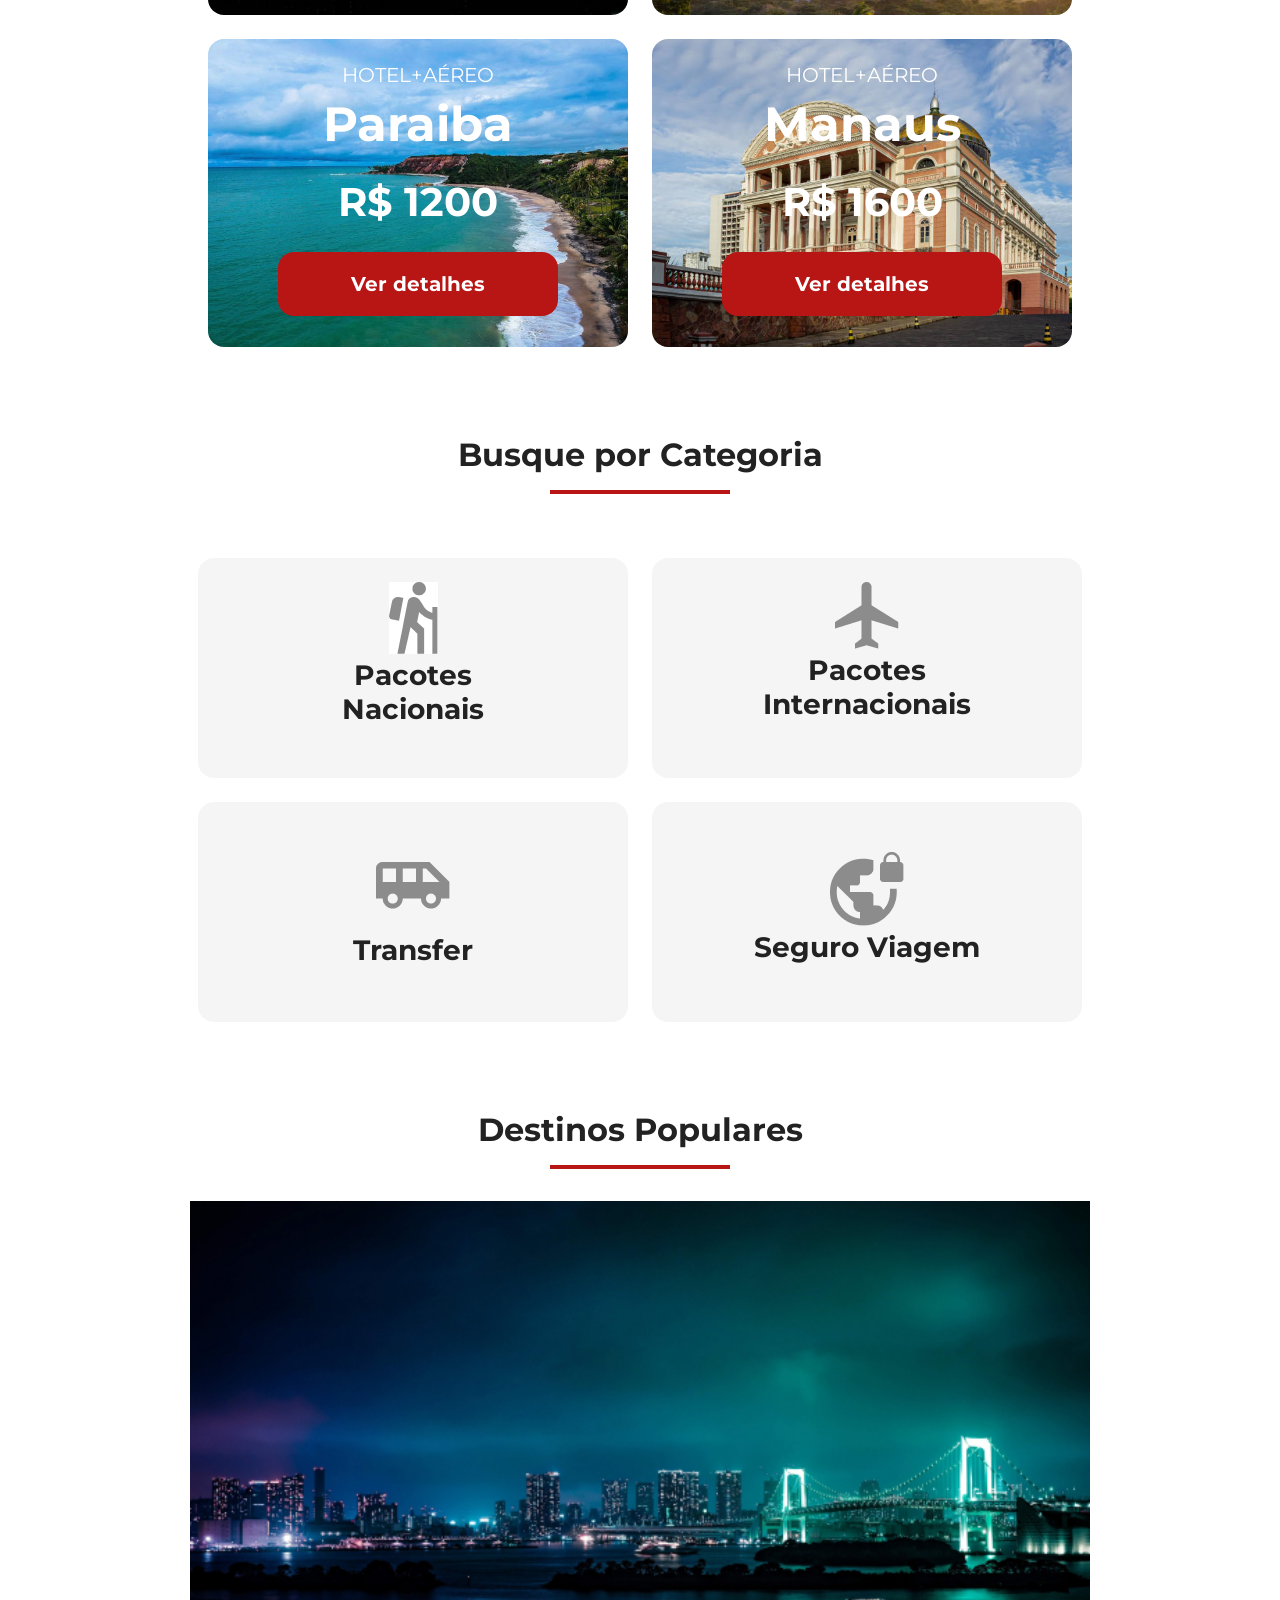
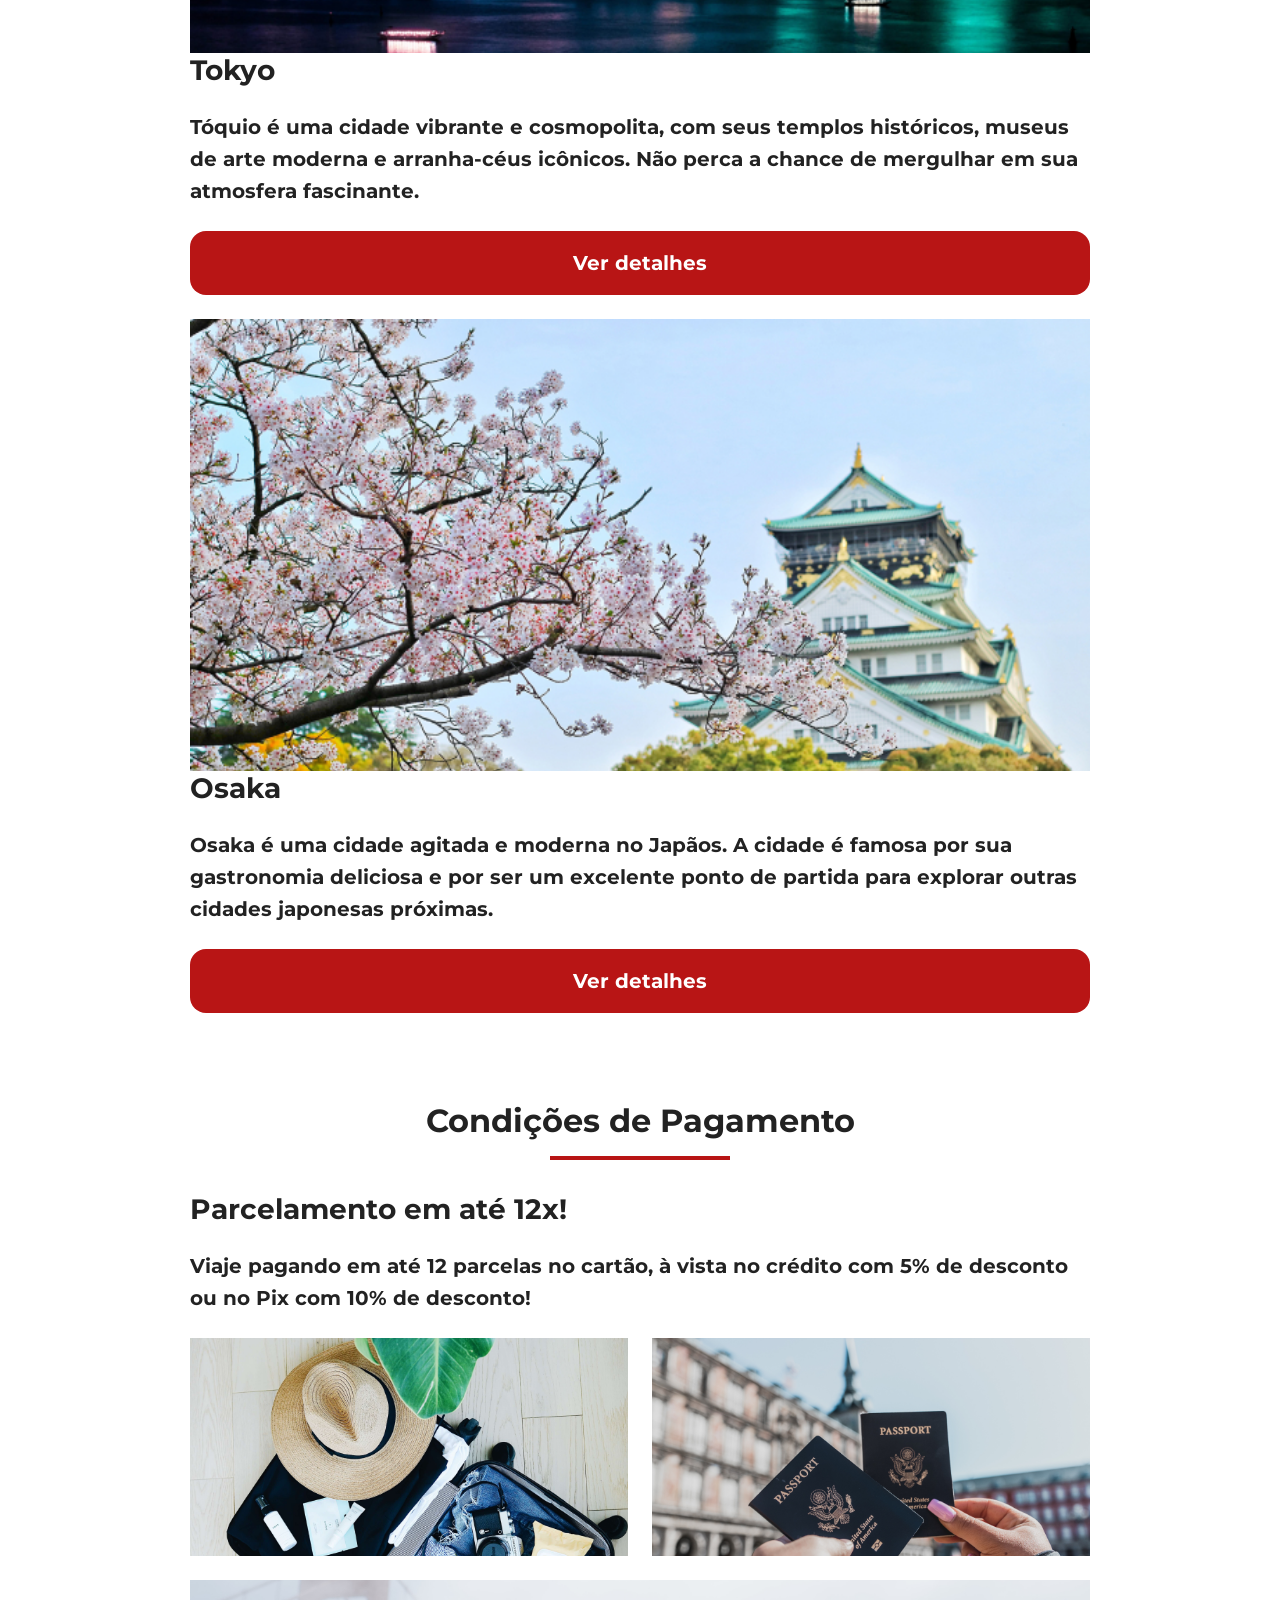
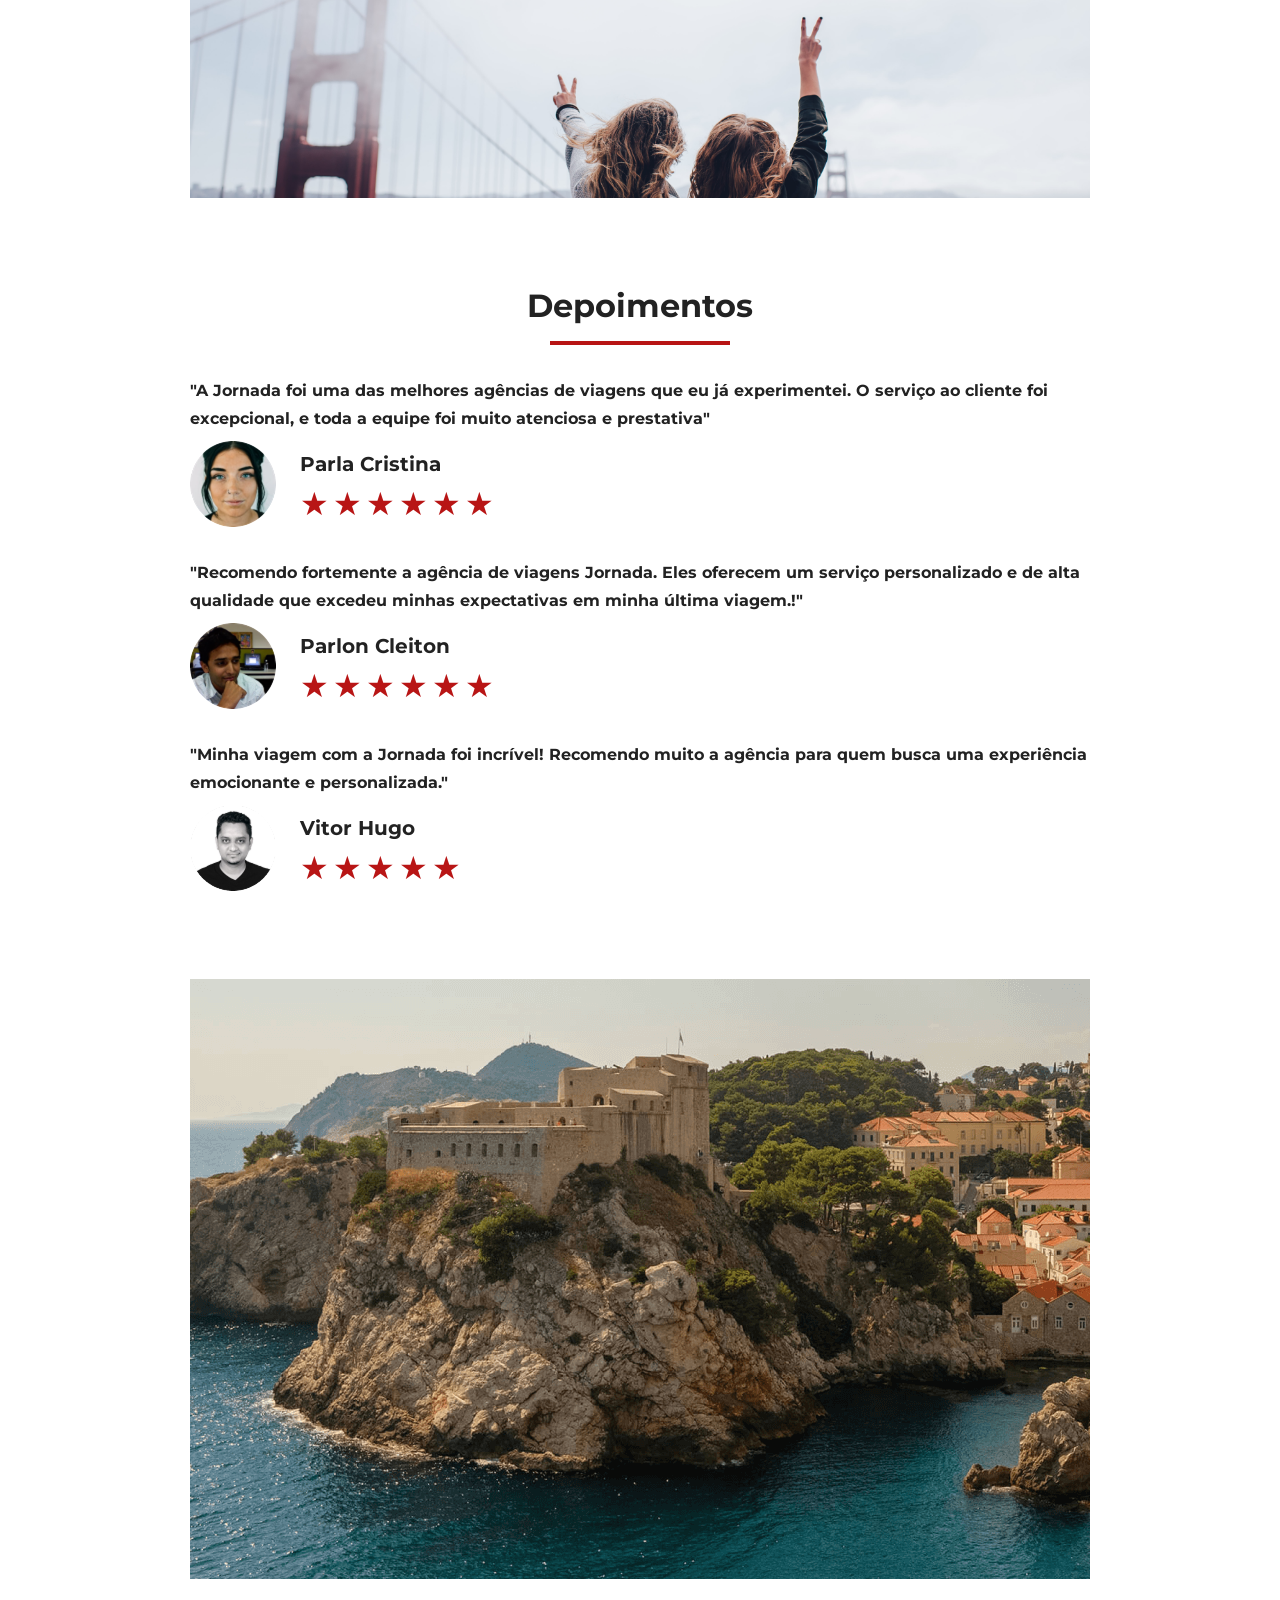
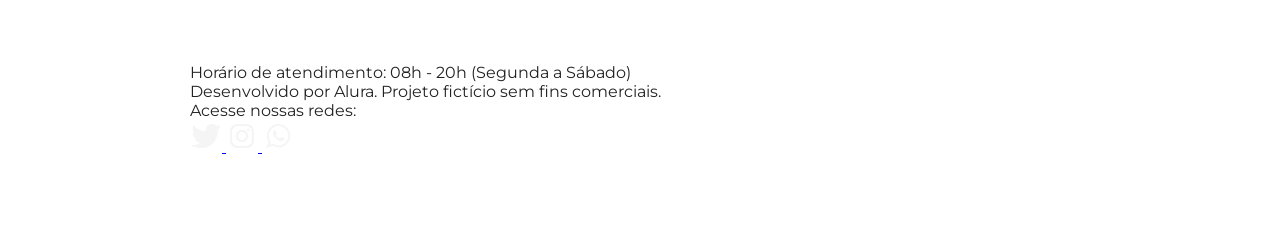
==== commit 76e9c4e8: "Adiciona otimizacoes de seo" ====
--- a/index.html
+++ b/index.html
@@ -3,7 +3,28 @@
   <head>
     <meta charset="UTF-8" />
     <meta name="viewport" content="width=device-width, initial-scale=1.0" />
+    <meta
+      name="description"
+      content="Jornada Viagens - Agência de viagens especializada em criar experiências inesquecíveis para seus clientes."
+    />
+    <meta name="og:title" content="Jornada Viagens" />
+    <meta
+      name="og:description"
+      content="Jornada Viagens, uma agência apaixonada por criar viagens inesquecíveis"
+    />
+    <meta
+      name="og:image"
+      content="https://pamela-o-correa.github.io/jornada-viagens/img/logo-footer.png"
+    />
+    <meta name="og:type" content="website" />
+    <meta
+      name="og:url"
+      content="https://pamela-o-correa.github.io/jornada-viagens"
+    />
+
+    <link rel="icon" href="favico.png" type="image/x-icon" />
     <link rel="stylesheet" href="css/style.css" />
+
     <title>Jornada Viagens</title>
   </head>
   <body>
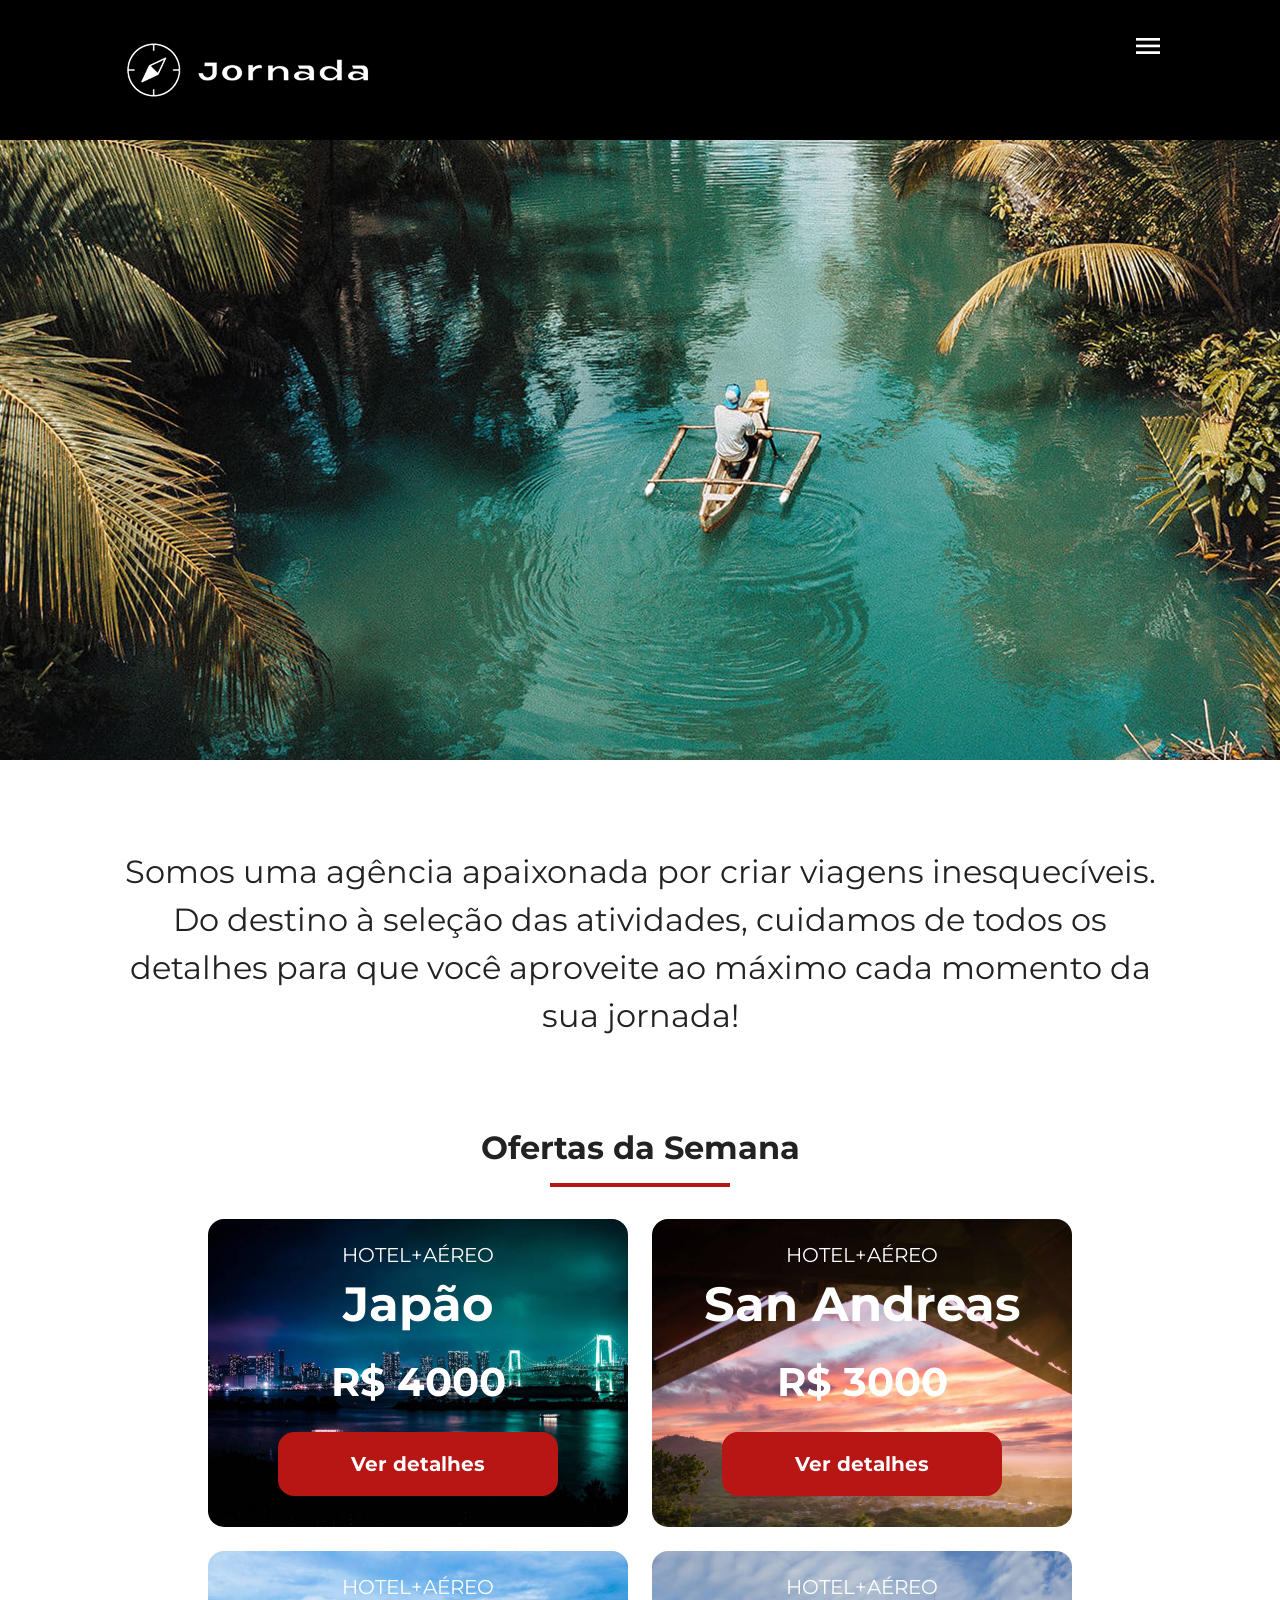
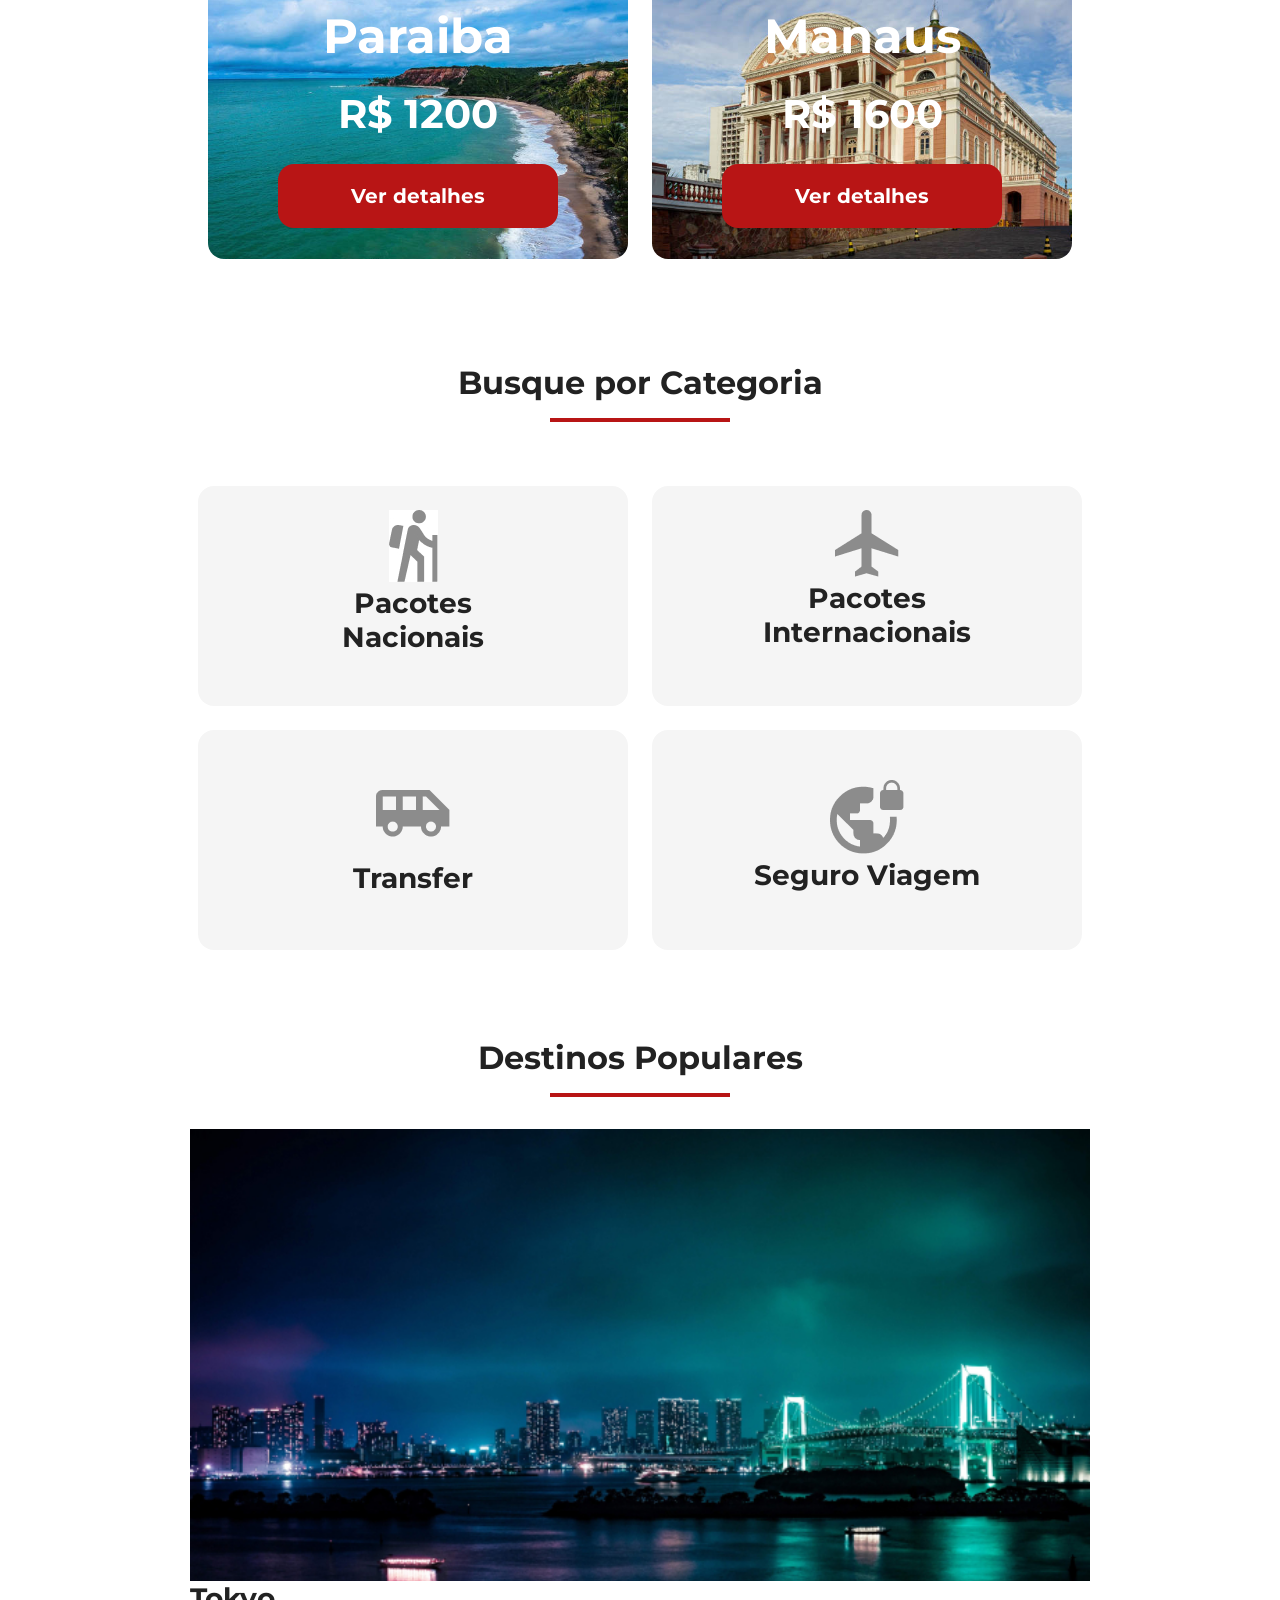
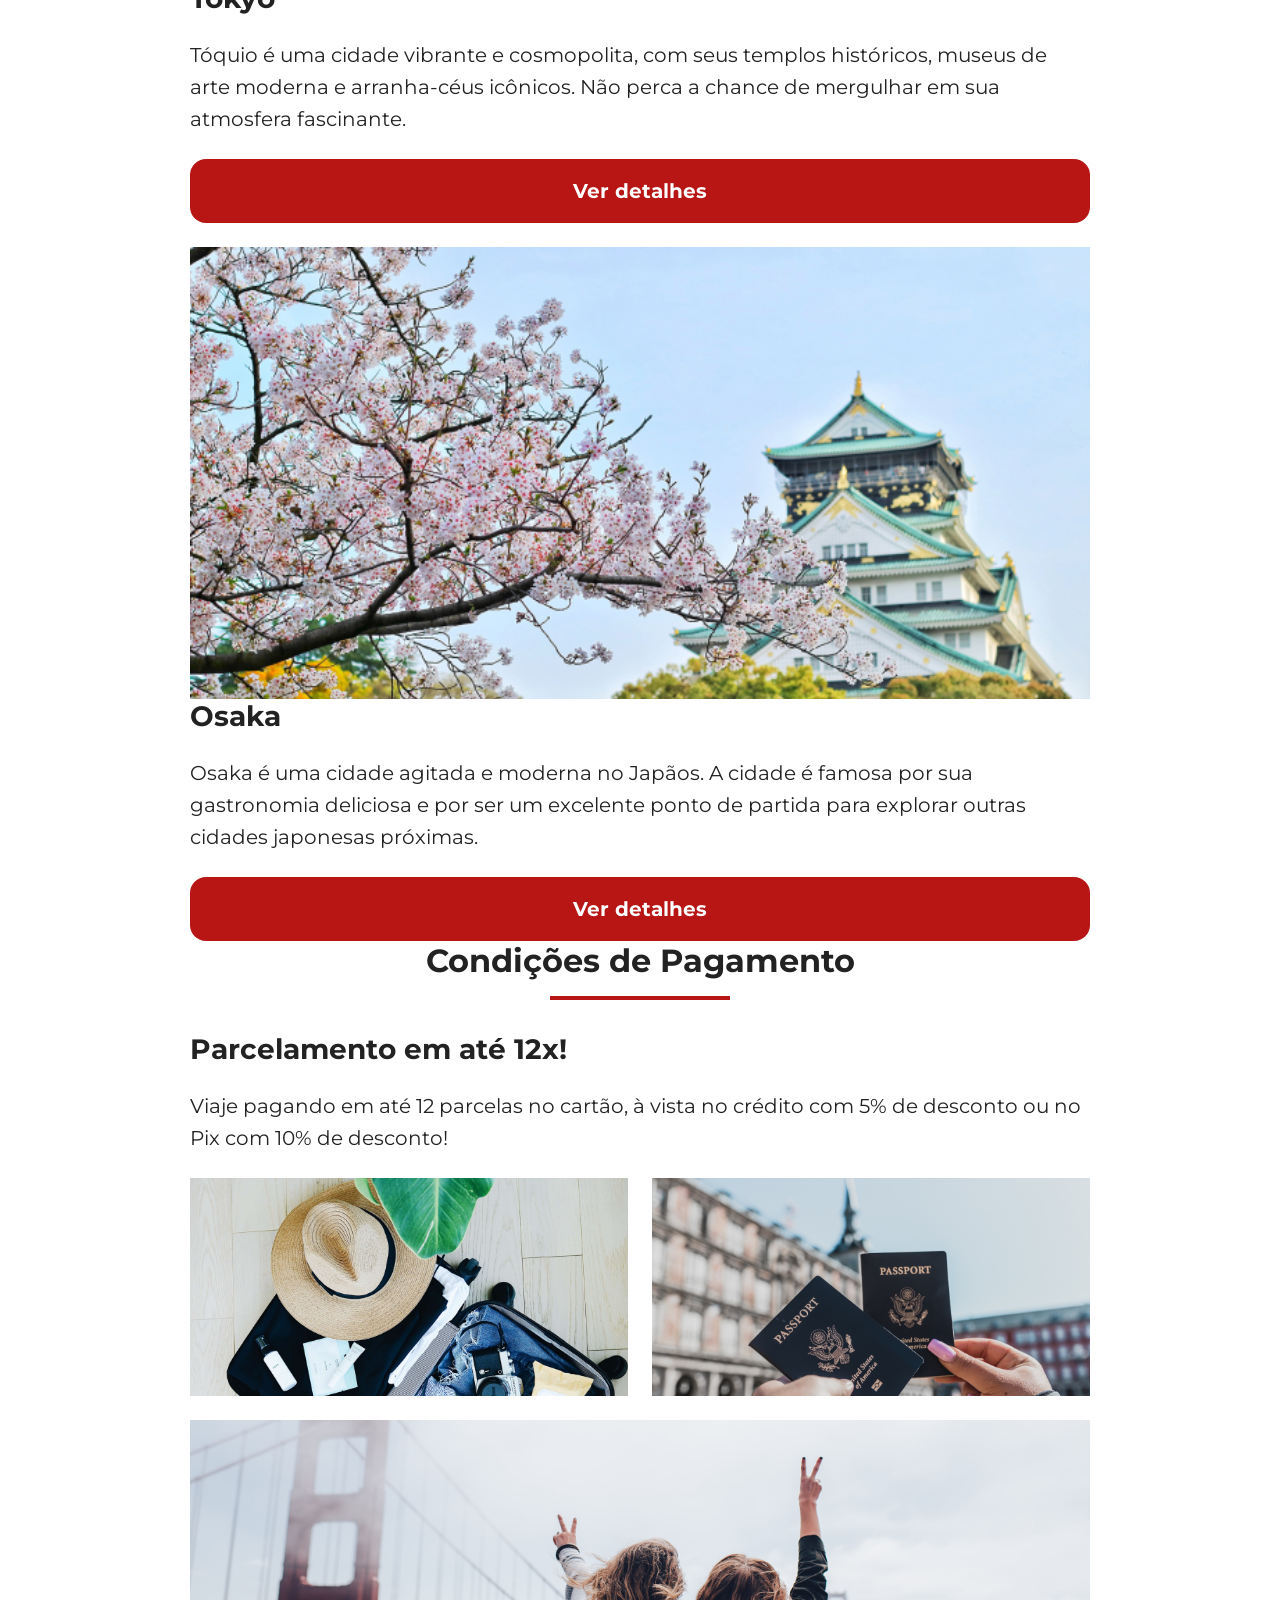
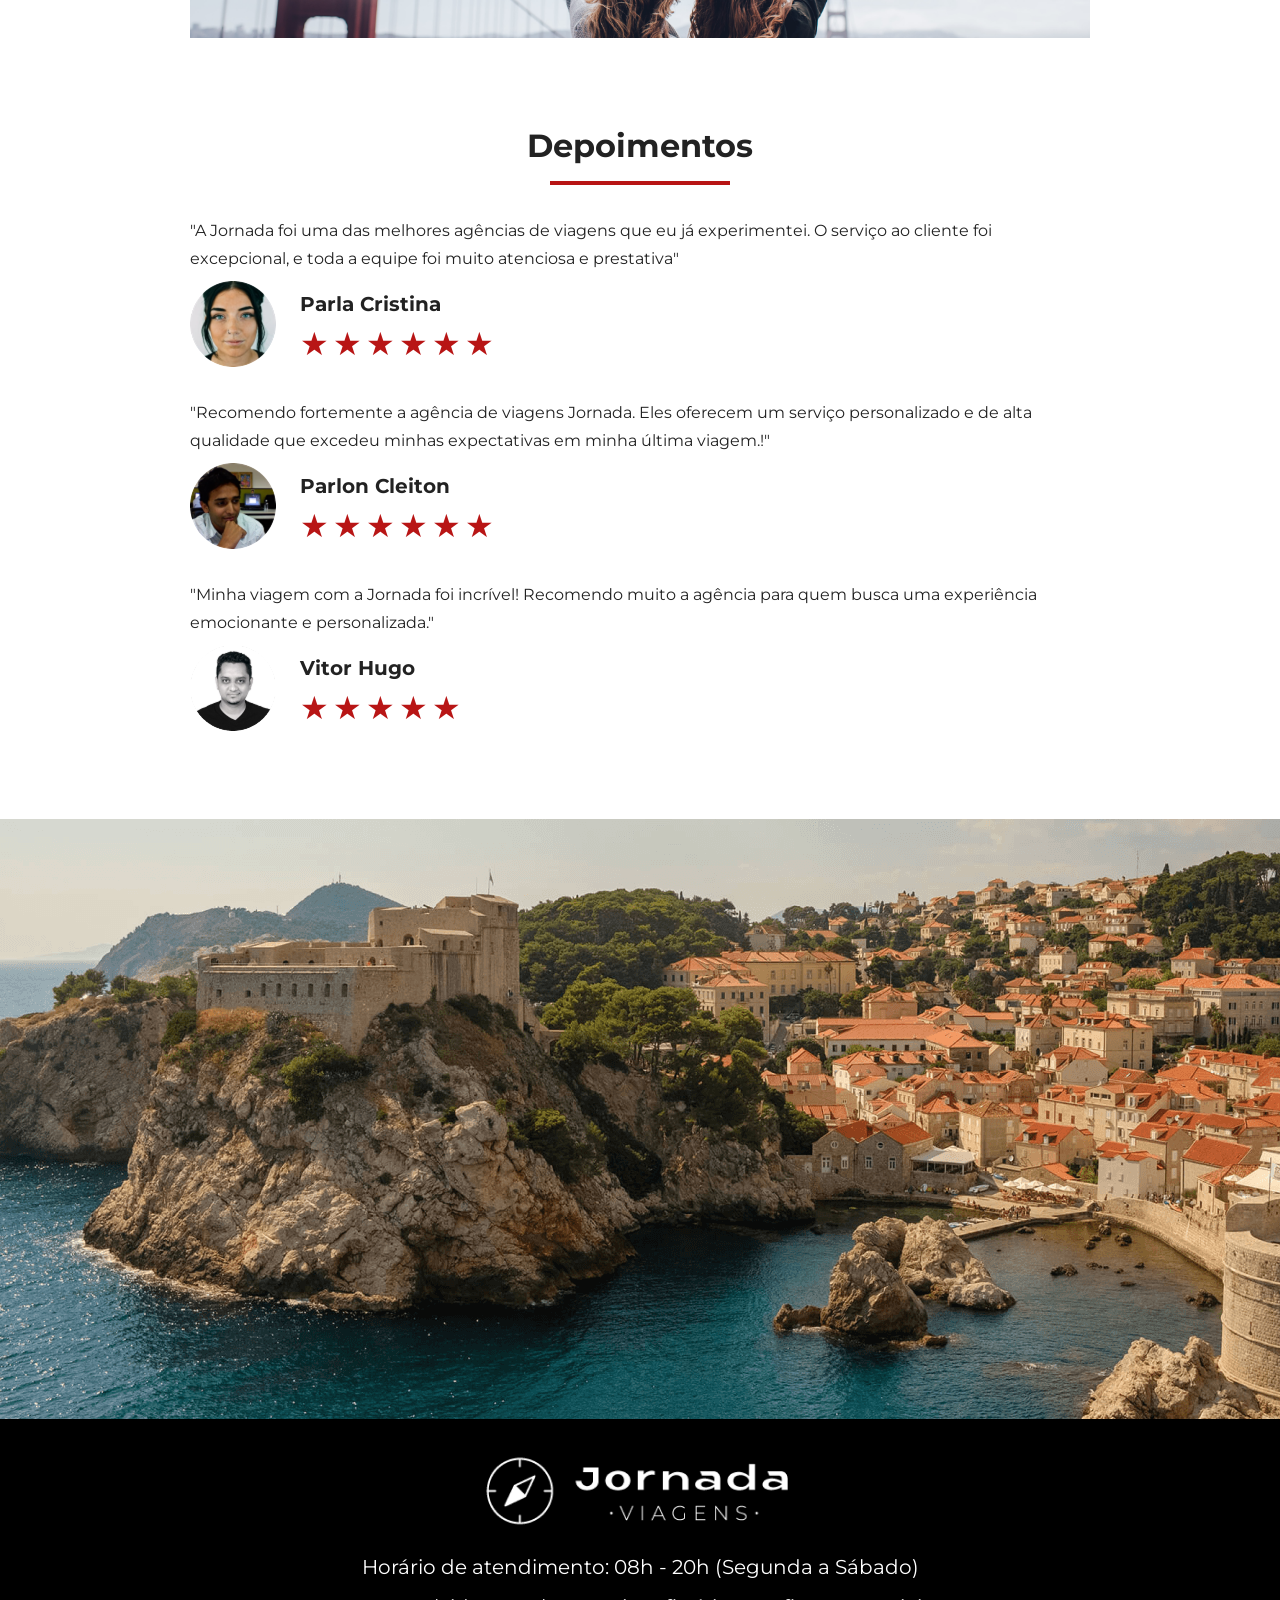
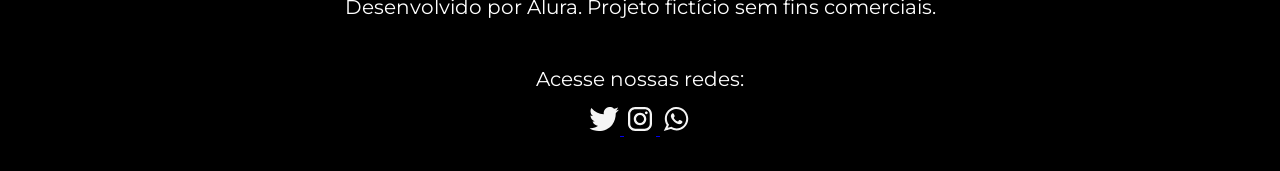
==== commit ebe82763: "Adicioana arquivos e estilização da pagina Pacotes de Viagens" ====
--- a/index.html
+++ b/index.html
@@ -53,7 +53,7 @@
             </li>
             <li>
               <a
-                href="pacotes.html"
+                href="pacotes-de-viagens.html"
                 target="_blank"
                 title="Acessar Pacotes de Viagens"
                 >Pacote de viagem</a
